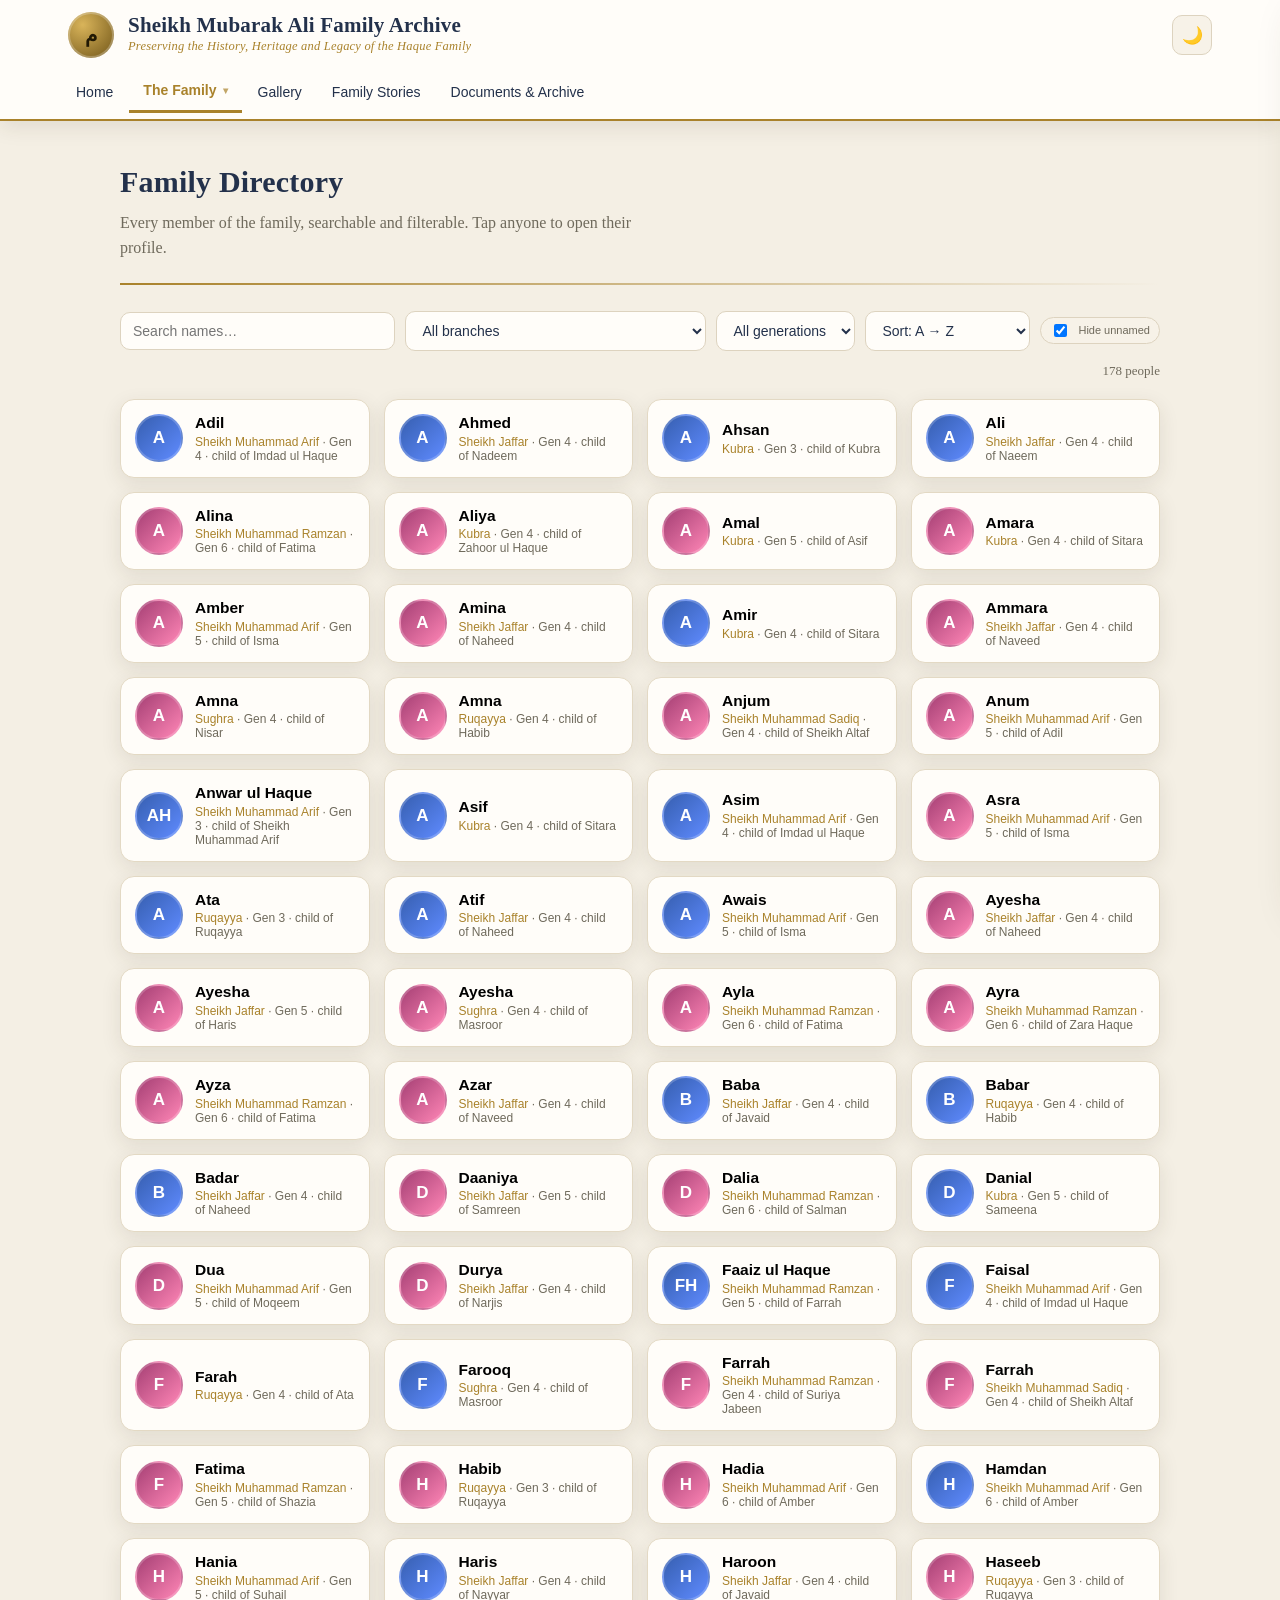
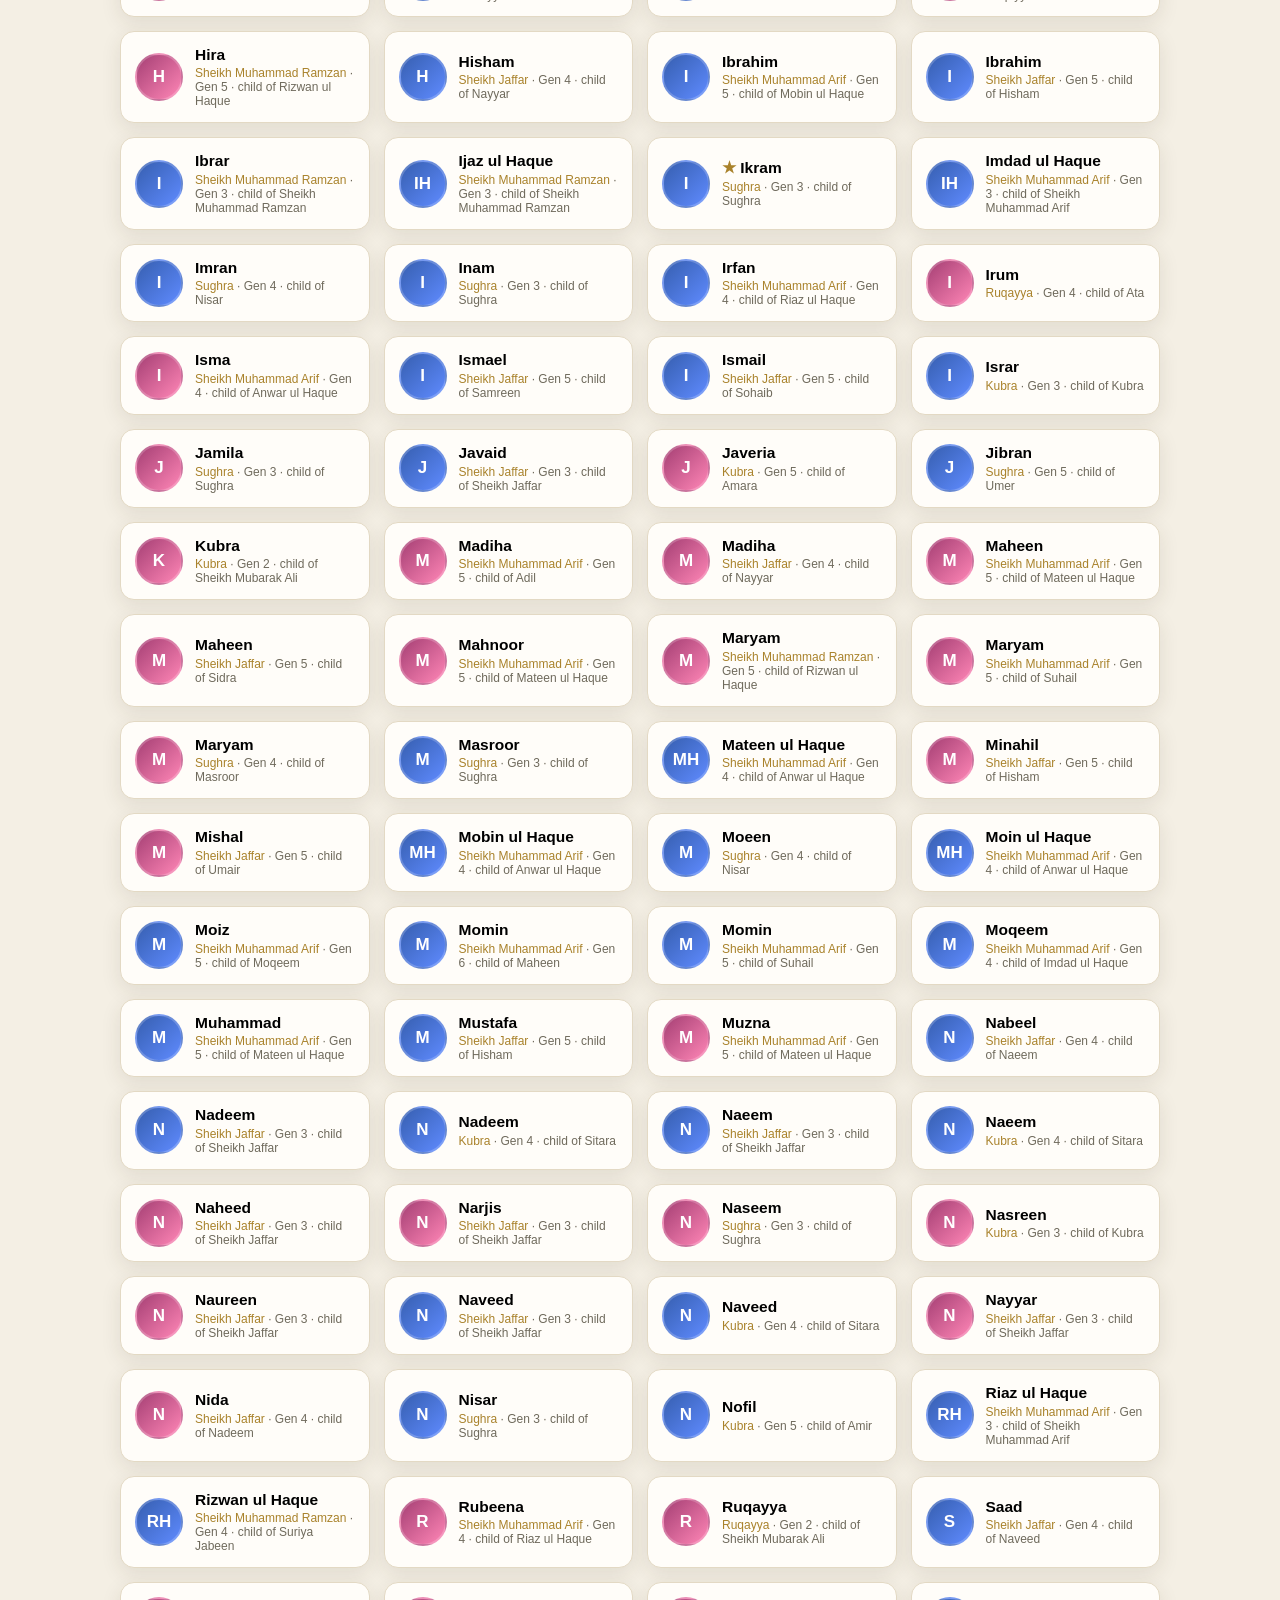
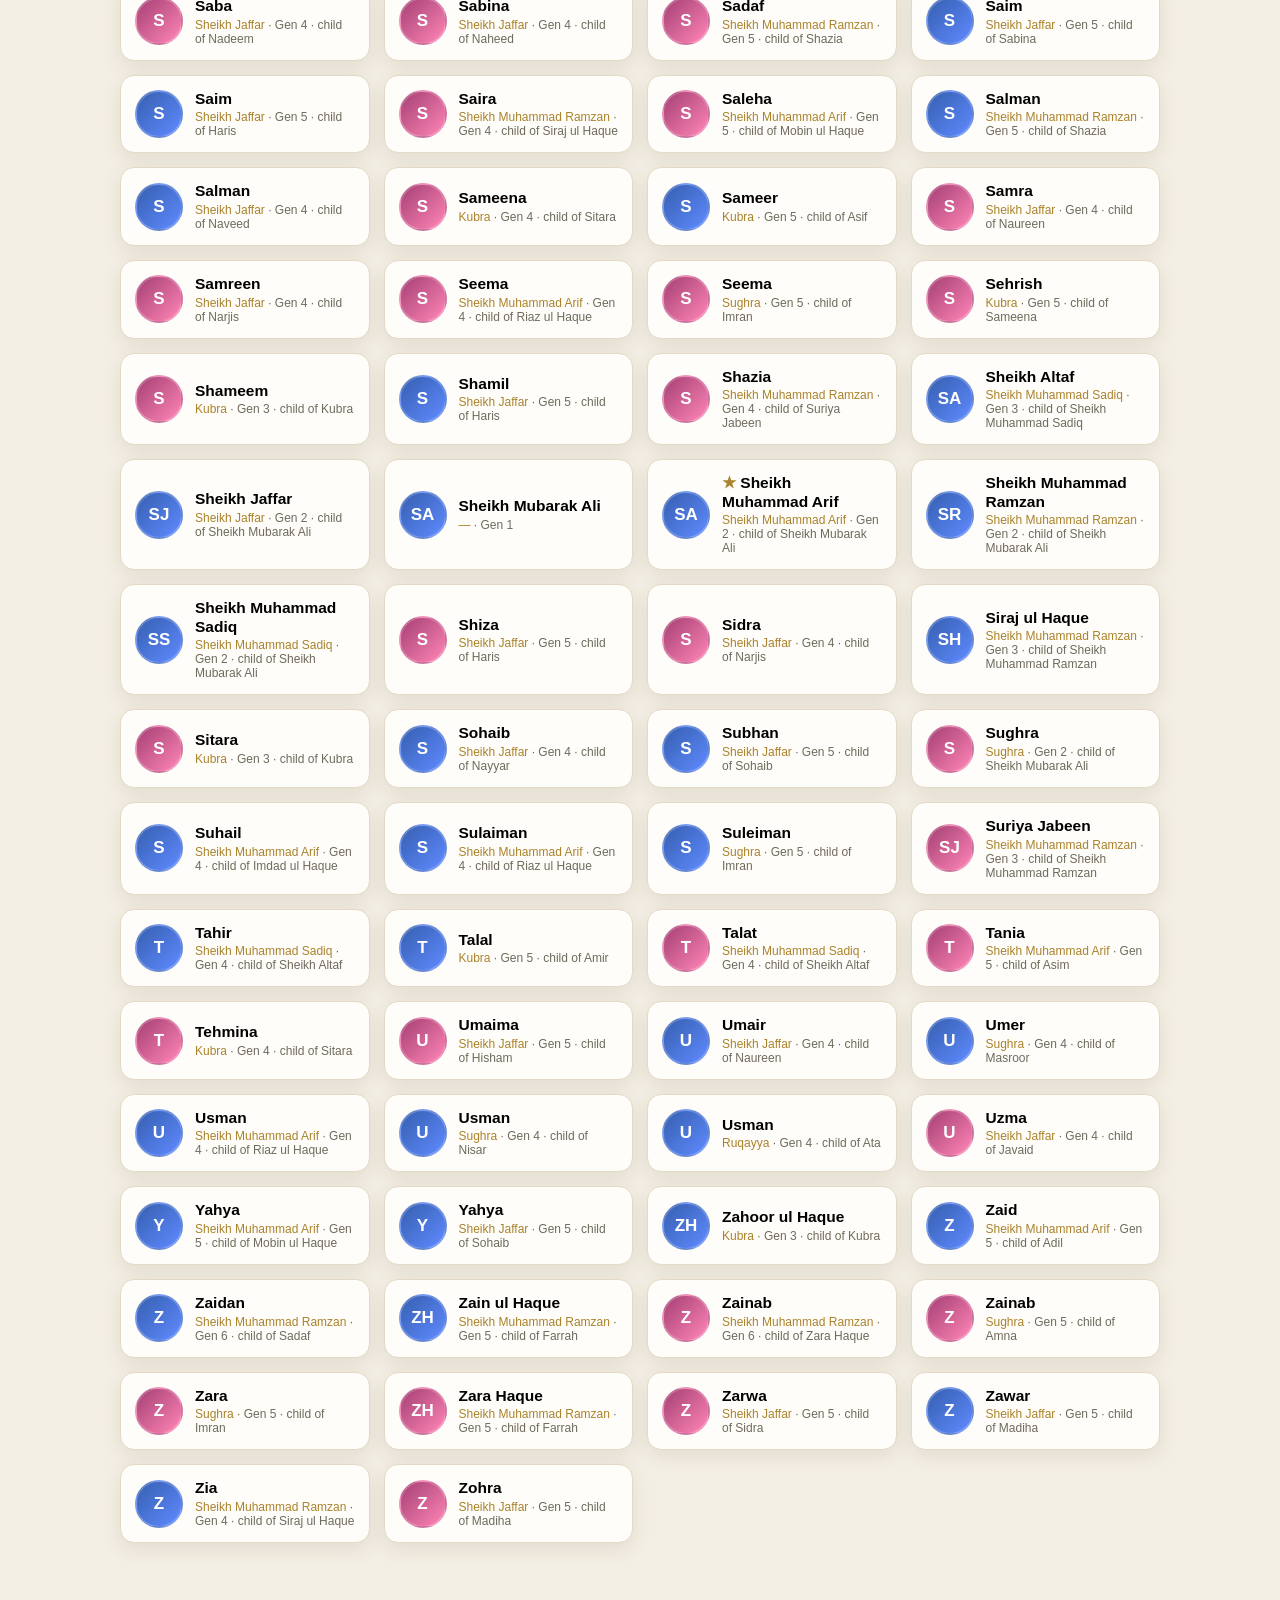
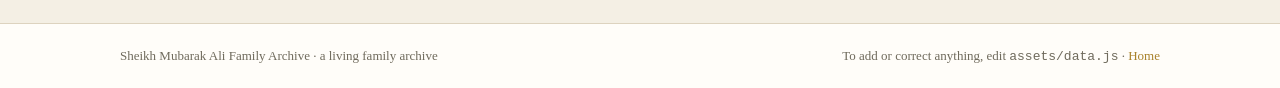
==== directory.html @ 1bc01cb7 "Scaffold the Sheikh Mubarak Ali Family Archive site A free, self-contained multi-page website (no se" ====
<!DOCTYPE html>
<html lang="en">
<head>
<meta charset="UTF-8" />
<meta name="viewport" content="width=device-width, initial-scale=1.0" />
<title>Family Directory · Sheikh Mubarak Ali Family Archive</title>
<link rel="stylesheet" href="assets/styles.css" />
</head>
<body data-page="directory">
  <div class="container">
    <div class="pagehead">
      <h2>Family Directory</h2>
      <div class="lede">Every member of the family, searchable and filterable. Tap anyone to open their profile.</div>
    </div>
    <hr class="rule" />
    <div class="toolbar">
      <input type="search" id="q" placeholder="Search names…" autocomplete="off" />
      <select id="branch"><option value="">All branches</option></select>
      <select id="gen"><option value="">All generations</option></select>
      <select id="sort">
        <option value="name">Sort: A → Z</option>
        <option value="branch">Sort: by branch</option>
        <option value="gen">Sort: by generation</option>
      </select>
      <label class="chip" style="cursor:pointer"><input type="checkbox" id="hideph" checked style="margin-right:6px" />Hide unnamed</label>
      <span class="count" id="count"></span>
    </div>
    <div class="grid" id="grid"></div>
    <div id="none" class="empty" style="display:none;margin-top:20px">No one matches those filters.</div>
  </div>

  <script src="assets/data.js"></script>
  <script src="assets/familylib.js"></script>
  <script src="assets/site.js"></script>
  <script src="assets/directory.js"></script>
</body>
</html>
---- assets/styles.css ----
/* =============================================================================
   Sheikh Mubarak Ali Family Archive — shared styles for every page.
   Heritage/archival look, works in light & dark. You rarely need to touch this.
============================================================================= */

:root{
  --bg:#f4efe4; --bg2:#ebe4d5; --panel:#fffdf9; --panel2:#f7f2e8;
  --ink:#23314b; --muted:#6f6a5c; --faint:#a99f88; --line:#ddd3bf;
  --gold:#a9822b; --gold-soft:#d9b45a; --accent:#2f5c8f; --burgundy:#7c2d3a;
  --male:#2f5c8f; --male-bg:#e7eef7; --female:#a23e6b; --female-bg:#f8e8f0;
  --card:#fffdf9; --card-b:#e3d9c4;
  --shadow:0 6px 20px rgba(60,50,30,.10); --shadow-lg:0 14px 40px rgba(60,50,30,.18);
  --radius:14px; --hdr:#fffdf9;
}
:root[data-theme="dark"], html[data-theme="dark"]{ color-scheme:dark; }
@media (prefers-color-scheme: dark){ :root:not([data-theme="light"]){ color-scheme:dark; } }
:root[data-theme="dark"],
:root:not([data-theme="light"]) { }

/* dark tokens */
@media (prefers-color-scheme: dark){
  :root:not([data-theme="light"]){
    --bg:#12161f; --bg2:#171d29; --panel:#1b2230; --panel2:#212a3b;
    --ink:#ece4d2; --muted:#9aa0ad; --faint:#5f6675; --line:#333d51;
    --gold:#e6c368; --gold-soft:#caa64f; --accent:#7fb0ff; --burgundy:#d98b9c;
    --male:#5f8bff; --male-bg:#182642; --female:#ff86b6; --female-bg:#341d2b;
    --card:#1e2634; --card-b:#33405c;
    --shadow:0 8px 26px rgba(0,0,0,.4); --shadow-lg:0 18px 48px rgba(0,0,0,.55);
  }
}
:root[data-theme="dark"]{
  --bg:#12161f; --bg2:#171d29; --panel:#1b2230; --panel2:#212a3b;
  --ink:#ece4d2; --muted:#9aa0ad; --faint:#5f6675; --line:#333d51;
  --gold:#e6c368; --gold-soft:#caa64f; --accent:#7fb0ff; --burgundy:#d98b9c;
  --male:#5f8bff; --male-bg:#182642; --female:#ff86b6; --female-bg:#341d2b;
  --card:#1e2634; --card-b:#33405c;
  --shadow:0 8px 26px rgba(0,0,0,.4); --shadow-lg:0 18px 48px rgba(0,0,0,.55);
}

*{box-sizing:border-box}
html,body{margin:0;padding:0}
body{
  font-family:"Iowan Old Style","Palatino Linotype",Palatino,Georgia,'Times New Roman',serif;
  background:var(--bg); color:var(--ink); line-height:1.55; -webkit-tap-highlight-color:transparent;
  min-height:100vh;
}
.sans,.nav,.btn,.chip,.tag,input,select,button{
  font-family:-apple-system,BlinkMacSystemFont,"Segoe UI",Roboto,Helvetica,Arial,sans-serif;
}
a{color:var(--accent); text-decoration:none} a:hover{text-decoration:underline}
img{max-width:100%}

/* ---------- header + nav ---------- */
.hdr{position:sticky; top:0; z-index:40; background:var(--hdr);
  border-bottom:2px solid var(--gold); box-shadow:var(--shadow)}
:root[data-theme="dark"] .hdr, :root:not([data-theme="light"]) .hdr{ --hdr:var(--panel) }
@media (prefers-color-scheme: dark){ :root:not([data-theme="light"]) .hdr{ background:var(--panel) } }
:root[data-theme="dark"] .hdr{ background:var(--panel) }
.hdr .top{max-width:1180px; margin:0 auto; padding:12px 18px; display:flex; align-items:center; gap:14px}
.crest{width:46px; height:46px; border-radius:50%; flex:0 0 auto; display:grid; place-items:center;
  background:radial-gradient(circle at 32% 28%, var(--gold-soft), #6f5417); color:#201804;
  font-weight:800; font-size:20px; font-family:Georgia,serif; box-shadow:inset 0 0 0 2px rgba(255,255,255,.25)}
.hdr .titles{min-width:0; flex:1 1 auto}
.hdr .titles h1{margin:0; font-size:21px; font-weight:700; letter-spacing:.2px; color:var(--ink); line-height:1.15}
.hdr .titles .sub{font-size:12.5px; color:var(--gold); font-style:italic; letter-spacing:.2px}
.hdr .tools{display:flex; align-items:center; gap:8px; flex:0 0 auto}
.themebtn,.menubtn{background:var(--panel2); border:1px solid var(--line); color:var(--ink); width:40px; height:40px;
  border-radius:10px; cursor:pointer; display:grid; place-items:center; font-size:17px}
.themebtn:hover,.menubtn:hover{border-color:var(--gold)}
.menubtn{display:none}

.nav{max-width:1180px; margin:0 auto; padding:0 12px; display:flex; align-items:stretch; gap:2px; flex-wrap:wrap}
.nav a,.nav .navitem>button{background:none; border:0; color:var(--ink); font-size:14px; cursor:pointer;
  padding:12px 14px; display:inline-flex; align-items:center; gap:6px; border-bottom:3px solid transparent; text-decoration:none}
.nav a:hover,.nav .navitem>button:hover{color:var(--gold); border-bottom-color:var(--line)}
.nav a.active,.nav .navitem.active>button{color:var(--gold); border-bottom-color:var(--gold); font-weight:600}
.navitem{position:relative}
.navitem>button::after{content:"▾"; font-size:10px; opacity:.7}
.dropdown{position:absolute; top:100%; left:8px; min-width:210px; background:var(--panel); border:1px solid var(--line);
  border-radius:12px; box-shadow:var(--shadow-lg); padding:6px; display:none; z-index:50}
.navitem.open .dropdown{display:block}
@media (hover:hover){ .navitem:hover .dropdown{display:block} }
.dropdown a{display:block; border:0; padding:9px 12px; border-radius:8px; font-size:13.5px}
.dropdown a:hover{background:var(--panel2); color:var(--gold); text-decoration:none}
.dropdown a.active{color:var(--gold); font-weight:600}

@media (max-width:760px){
  .menubtn{display:grid}
  .nav{display:none; flex-direction:column; padding:6px 12px 12px; gap:0}
  .nav.open{display:flex}
  .nav a,.nav .navitem>button{width:100%; border-bottom:1px solid var(--line); border-radius:0; padding:13px 8px}
  .navitem>button{justify-content:space-between; width:100%}
  .dropdown{position:static; display:block; box-shadow:none; border:0; border-radius:0; padding:0 0 6px 14px; background:transparent}
  .navitem .dropdown{display:none}
  .navitem.open .dropdown{display:block}
  .navitem:hover .dropdown{display:none}
  .navitem.open .dropdown{display:block}
}

/* ---------- generic layout ---------- */
.container{max-width:1080px; margin:0 auto; padding:30px 20px 80px}
.container.narrow{max-width:820px}
.pagehead{margin:8px 0 22px}
.pagehead h2{font-size:30px; margin:0 0 6px; color:var(--ink); letter-spacing:.2px}
.pagehead .lede{color:var(--muted); font-size:16px; max-width:70ch}
.rule{height:2px; background:linear-gradient(90deg,var(--gold),transparent); border:0; margin:14px 0 26px}

.btn{background:var(--panel2); border:1px solid var(--line); color:var(--ink); padding:10px 16px; border-radius:22px;
  font-size:14px; cursor:pointer; display:inline-flex; align-items:center; gap:7px; text-decoration:none}
.btn:hover{border-color:var(--gold); text-decoration:none}
.btn-primary{background:linear-gradient(180deg,var(--gold-soft),var(--gold)); color:#231a03; border-color:var(--gold); font-weight:700}
.btn-primary:hover{filter:brightness(1.05)}
.chip{font-size:11px; color:var(--muted); background:var(--panel2); border:1px solid var(--line); border-radius:20px; padding:3px 9px; display:inline-flex; gap:5px; align-items:center}
.tag{font-size:11px; background:var(--bg2); border:1px solid var(--line); border-radius:14px; padding:3px 9px; color:var(--muted)}

/* ---------- footer ---------- */
.footer{border-top:1px solid var(--line); background:var(--panel); color:var(--muted); font-size:13px}
.footer .in{max-width:1080px; margin:0 auto; padding:22px 20px; display:flex; flex-wrap:wrap; gap:12px; justify-content:space-between}
.footer a{color:var(--gold)}

/* ---------- HOME ---------- */
.hero{background:
    radial-gradient(900px 380px at 78% -20%, rgba(169,130,43,.16), transparent),
    linear-gradient(180deg,var(--panel),var(--bg)); border-bottom:1px solid var(--line)}
.hero .in{max-width:900px; margin:0 auto; padding:56px 22px 40px; text-align:center}
.hero .bigcrest{width:96px;height:96px;border-radius:50%;margin:0 auto 20px;display:grid;place-items:center;
  background:radial-gradient(circle at 32% 28%,var(--gold-soft),#6f5417);color:#201804;font-weight:800;font-size:38px;
  font-family:Georgia,serif;box-shadow:var(--shadow),inset 0 0 0 3px rgba(255,255,255,.25)}
.hero h1{font-size:38px; margin:0 0 8px; letter-spacing:.3px; line-height:1.1}
.hero .sub{color:var(--gold); font-style:italic; font-size:18px}
.hero .est{margin-top:14px; color:var(--muted); font-size:13px; letter-spacing:2px; text-transform:uppercase}
.prose{max-width:760px; margin:0 auto; padding:8px 4px}
.prose h3{font-size:15px; letter-spacing:1.5px; text-transform:uppercase; color:var(--gold); margin:34px 0 6px}
.prose p{font-size:17px; line-height:1.75; margin:0 0 18px; color:var(--ink)}
.tiles{max-width:900px; margin:30px auto 0; padding:0 16px; display:grid; grid-template-columns:repeat(auto-fit,minmax(210px,1fr)); gap:14px}
.tile{background:var(--panel); border:1px solid var(--line); border-radius:var(--radius); padding:18px; box-shadow:var(--shadow);
  display:flex; gap:14px; align-items:flex-start; text-decoration:none; color:var(--ink); transition:border-color .15s, transform .12s}
.tile:hover{border-color:var(--gold); transform:translateY(-2px); text-decoration:none}
.tile .ico{font-size:24px; flex:0 0 auto; width:44px; height:44px; border-radius:10px; display:grid; place-items:center;
  background:var(--panel2); border:1px solid var(--line)}
.tile .tt{font-weight:700; font-size:16px; margin-bottom:2px}
.tile .td{font-size:13px; color:var(--muted); line-height:1.4}

/* ---------- person cards (directory, notable) ---------- */
.grid{display:grid; grid-template-columns:repeat(auto-fill,minmax(230px,1fr)); gap:14px}
.pcard{background:var(--card); border:1px solid var(--card-b); border-radius:var(--radius); padding:14px; box-shadow:var(--shadow);
  display:flex; gap:12px; align-items:center; cursor:pointer; text-align:left; transition:border-color .15s, transform .12s; width:100%}
.pcard:hover{border-color:var(--gold); transform:translateY(-1px)}
.pcard.placeholder{border-style:dashed; opacity:.72}
.avatar{width:48px; height:48px; border-radius:50%; flex:0 0 auto; display:grid; place-items:center; font-weight:700; font-size:17px;
  color:#fff; overflow:hidden; border:2px solid rgba(255,255,255,.2); background:#8a94a6; font-family:-apple-system,sans-serif}
.avatar.m{background:linear-gradient(135deg,#365fb0,#5f8bff)} .avatar.f{background:linear-gradient(135deg,#a53f74,#ff86b6)}
.avatar img{width:100%;height:100%;object-fit:cover}
.pcard .nm{font-weight:700; font-size:15.5px; line-height:1.2}
.pcard .mt{font-size:12px; color:var(--muted); margin-top:2px}
.pcard .mt .b{color:var(--gold)}
.starred{color:var(--gold)}

/* ---------- directory toolbar ---------- */
.toolbar{display:flex; gap:10px; flex-wrap:wrap; align-items:center; margin-bottom:18px}
.toolbar input,.toolbar select{background:var(--panel); border:1px solid var(--line); color:var(--ink);
  border-radius:10px; padding:10px 12px; font-size:14px; outline:none}
.toolbar input:focus,.toolbar select:focus{border-color:var(--gold)}
.toolbar input[type=search]{min-width:220px; flex:1 1 220px}
.count{color:var(--muted); font-size:13px; margin-left:auto}

/* ---------- relationship finder ---------- */
.finder{display:grid; grid-template-columns:1fr auto 1fr; gap:16px; align-items:start; margin:10px 0 26px}
@media(max-width:680px){ .finder{grid-template-columns:1fr; } .finder .vs{transform:rotate(90deg)} }
.picker{background:var(--panel); border:1px solid var(--line); border-radius:var(--radius); padding:14px; box-shadow:var(--shadow)}
.picker h4{margin:0 0 8px; font-size:12px; text-transform:uppercase; letter-spacing:1px; color:var(--gold)}
.picker input{width:100%; background:var(--bg); border:1px solid var(--line); color:var(--ink); border-radius:10px; padding:10px 12px; font-size:14px; outline:none}
.picker input:focus{border-color:var(--gold)}
.picker .sel{margin-top:10px; min-height:56px; display:flex; align-items:center; gap:10px}
.picker .plist{margin-top:8px; max-height:230px; overflow:auto; border:1px solid var(--line); border-radius:10px; display:none}
.picker .plist.on{display:block}
.picker .plist button{display:block; width:100%; text-align:left; background:none; border:0; border-bottom:1px solid var(--line);
  color:var(--ink); padding:9px 12px; font-size:13.5px; cursor:pointer}
.picker .plist button:hover{background:var(--panel2)}
.vs{align-self:center; font-weight:800; color:var(--gold); font-size:20px; text-align:center}
.result{background:var(--panel); border:1px solid var(--gold); border-radius:var(--radius); padding:24px; text-align:center; box-shadow:var(--shadow-lg)}
.result .rel{font-size:26px; font-weight:800; color:var(--ink); margin:6px 0}
.result .det{font-size:16px; color:var(--muted)} .result .via{margin-top:10px; font-size:13px; color:var(--gold)}
.result.empty{border-color:var(--line); color:var(--muted)}

/* ---------- timeline ---------- */
.timeline{position:relative; max-width:820px; margin:0 auto; padding-left:34px}
.timeline::before{content:""; position:absolute; left:9px; top:6px; bottom:6px; width:2px; background:var(--gold)}
.tevent{position:relative; margin-bottom:26px}
.tevent::before{content:""; position:absolute; left:-30px; top:4px; width:14px; height:14px; border-radius:50%;
  background:var(--panel); border:3px solid var(--gold)}
.tevent.milestone::before{background:var(--gold)}
.tevent .yr{font-weight:800; color:var(--gold); font-size:18px}
.tevent .tt{font-weight:700; font-size:17px; margin:1px 0 4px}
.tevent .tx{color:var(--muted); font-size:15px; line-height:1.6}
.tevent.small .tt{font-size:15px; font-weight:600} .tevent.small::before{width:10px;height:10px;left:-28px;border-width:2px}

/* ---------- empty state ---------- */
.empty-state{max-width:640px; margin:20px auto; background:var(--panel); border:1px dashed var(--line); border-radius:16px;
  padding:34px 28px; text-align:center; box-shadow:var(--shadow)}
.empty-state .ico{font-size:40px}
.empty-state h3{margin:12px 0 8px; font-size:20px}
.empty-state p{color:var(--muted); font-size:15px; line-height:1.6; margin:0 auto 8px; max-width:52ch}
.empty-state code{background:var(--bg2); border:1px solid var(--line); border-radius:6px; padding:1px 6px; font-size:13px; font-family:monospace}
.howto{max-width:680px; margin:22px auto 0; background:var(--bg2); border:1px solid var(--line); border-radius:12px; padding:16px 18px}
.howto h4{margin:0 0 8px; font-size:13px; text-transform:uppercase; letter-spacing:.8px; color:var(--gold)}
.howto ol{margin:0; padding-left:20px} .howto li{font-size:14px; color:var(--ink); margin-bottom:6px; line-height:1.5}
.howto code{background:var(--panel); border:1px solid var(--line); border-radius:5px; padding:1px 5px; font-size:12.5px; font-family:monospace}

/* ---------- gallery ---------- */
.gal{display:grid; grid-template-columns:repeat(auto-fill,minmax(180px,1fr)); gap:12px}
.gal .g{background:var(--panel); border:1px solid var(--line); border-radius:12px; overflow:hidden; box-shadow:var(--shadow)}
.gal .g img{width:100%; height:170px; object-fit:cover; display:block}
.gal .g .cap{padding:9px 11px; font-size:13px; color:var(--muted)}

/* =========================================================================
   TREE PAGE (full-viewport pan/zoom)
========================================================================= */
body.page-tree{display:flex; flex-direction:column; height:100vh; overflow:hidden}
body.page-tree .hdr{position:relative}
.stage{flex:1 1 auto; position:relative; overflow:hidden; touch-action:none; cursor:grab;
  background:radial-gradient(1100px 640px at 72% -12%, rgba(169,130,43,.08), transparent), var(--bg)}
.stage.grabbing{cursor:grabbing}
.world{position:absolute; top:0; left:0; transform-origin:0 0; will-change:transform; padding:40px 80px 120px}

.tree ul{position:relative; padding-top:26px; display:flex; justify-content:center; margin:0; list-style:none}
.tree li{list-style:none; position:relative; padding:26px 10px 0; display:flex; flex-direction:column; align-items:center}
.tree li::before,.tree li::after{content:''; position:absolute; top:0; right:50%; width:50%; height:26px; border-top:2px solid var(--line)}
.tree li::after{right:auto; left:50%; border-left:2px solid var(--line)}
.tree li:only-child::before,.tree li:only-child::after{display:none}
.tree li:first-child::before,.tree li:last-child::after{border:0 none}
.tree li:last-child::before{border-right:2px solid var(--line)}
.tree ul ul::before{content:''; position:absolute; top:0; left:50%; height:26px; border-left:2px solid var(--line)}
.tree > ul{padding-top:0} .tree > ul > li{padding-top:0}
.tree > ul > li::before,.tree > ul > li::after{display:none}
li.collapsed > ul{display:none}

.node{position:relative; background:var(--card); border:1.5px solid var(--card-b); border-radius:var(--radius);
  padding:9px 12px; min-width:132px; max-width:230px; box-shadow:var(--shadow); cursor:pointer;
  display:flex; gap:10px; align-items:center; transition:border-color .15s, transform .12s}
.node:hover{border-color:var(--gold); transform:translateY(-1px)}
.node.sex-m{background:linear-gradient(180deg,var(--card),var(--male-bg))}
.node.sex-f{background:linear-gradient(180deg,var(--card),var(--female-bg))}
.node .avatar{width:40px;height:40px;font-size:15px}
.node .meta{min-width:0}
.node .name{font-weight:700; font-size:14px; line-height:1.2; font-family:-apple-system,sans-serif}
.node .spouses{font-size:11px; color:var(--muted); margin-top:2px; line-height:1.3; font-family:-apple-system,sans-serif}
.node .spouses b{color:var(--ink); font-weight:600}
.node .heart{color:var(--female); font-size:10px}
.node .badges{margin-top:3px; display:flex; gap:6px; flex-wrap:wrap}
.node .nchip{font-size:10px; color:var(--muted); background:rgba(127,127,127,.10); border:1px solid var(--line); border-radius:6px; padding:1px 5px; white-space:nowrap; font-family:-apple-system,sans-serif}
.node.placeholder{border-style:dashed; opacity:.72}
.node.placeholder .name{color:var(--faint); font-style:italic}
.node.root{border-color:var(--gold); box-shadow:0 0 0 2px rgba(169,130,43,.25),var(--shadow)}
.node.root .avatar{background:radial-gradient(circle at 30% 30%,var(--gold-soft),#6f5417); color:#201804}
.node .star{position:absolute; top:-7px; right:-7px; font-size:13px}
.node .reflink{display:inline-flex; align-items:center; gap:3px; font-size:10px; color:var(--accent); margin-top:3px; font-family:-apple-system,sans-serif}
.node.flash{animation:flash 1.4s ease}
@keyframes flash{0%,100%{box-shadow:var(--shadow)} 25%,75%{box-shadow:0 0 0 4px rgba(169,130,43,.55),var(--shadow)}}
.toggle{position:absolute; bottom:-13px; left:50%; transform:translateX(-50%); z-index:2; background:var(--panel);
  border:1.5px solid var(--line); color:var(--accent); border-radius:20px; min-width:26px; height:22px; padding:0 7px;
  font-size:11px; font-weight:700; cursor:pointer; display:grid; place-items:center; font-family:-apple-system,sans-serif}
.toggle:hover{border-color:var(--gold)}
li.collapsed > .node .toggle{color:var(--gold); border-color:var(--gold)}
.node.todo{border-style:dashed; background:transparent; border-color:var(--line); color:var(--faint); font-size:11px;
  min-width:120px; font-style:italic; cursor:default; box-shadow:none; font-family:-apple-system,sans-serif}
.node.todo:hover{transform:none; border-color:var(--line)}

.controls{position:absolute; right:14px; bottom:16px; z-index:35; display:flex; flex-direction:column; gap:8px}
.controls button{width:44px; height:44px; border-radius:12px; border:1px solid var(--line); background:var(--panel); color:var(--ink);
  font-size:19px; cursor:pointer; box-shadow:var(--shadow); display:grid; place-items:center; font-family:-apple-system,sans-serif}
.controls button:hover{border-color:var(--gold)}
.legend{position:absolute; left:14px; bottom:16px; z-index:30; background:var(--panel); border:1px solid var(--line); border-radius:12px;
  padding:8px 10px; font-size:11px; color:var(--muted); box-shadow:var(--shadow); display:flex; flex-direction:column; gap:5px; font-family:-apple-system,sans-serif}
.legend .row{display:flex; align-items:center; gap:6px}
.legend .sw{width:14px; height:14px; border-radius:4px; flex:0 0 auto}
.sw.m{background:linear-gradient(135deg,#365fb0,#5f8bff)} .sw.f{background:linear-gradient(135deg,#a53f74,#ff86b6)}
.sw.t{border:1.5px dashed var(--faint); background:transparent}
.hintbar{position:absolute; left:50%; bottom:16px; transform:translateX(-50%); z-index:30; background:var(--panel); border:1px solid var(--line);
  border-radius:20px; padding:6px 14px; font-size:11px; color:var(--muted); box-shadow:var(--shadow); white-space:nowrap; pointer-events:none; font-family:-apple-system,sans-serif}
@media (max-width:720px){ .hintbar,.legend{display:none} }

/* =========================================================================
   SHARED PROFILE DRAWER
========================================================================= */
.drawer{position:fixed; top:0; right:0; bottom:0; width:390px; max-width:92vw; z-index:70; background:var(--panel);
  border-left:1px solid var(--line); box-shadow:var(--shadow-lg); transform:translateX(105%);
  transition:transform .28s cubic-bezier(.4,.9,.3,1); display:flex; flex-direction:column; font-family:-apple-system,sans-serif}
.drawer.on{transform:none}
@media (max-width:560px){ .drawer{top:auto; left:0; right:0; bottom:0; width:100%; max-width:100%; height:84vh;
  border-left:0; border-top:1px solid var(--line); border-radius:18px 18px 0 0; transform:translateY(105%)} .drawer.on{transform:none} }
.drawer .dhead{padding:22px 20px 16px; border-bottom:1px solid var(--line); position:relative; background:linear-gradient(180deg,var(--panel2),transparent)}
.drawer .close{position:absolute; top:14px; right:14px; background:var(--bg2); border:1px solid var(--line); color:var(--ink);
  width:32px; height:32px; border-radius:50%; cursor:pointer; font-size:16px}
.drawer .dav{width:84px; height:84px; border-radius:50%; display:grid; place-items:center; font-weight:800; font-size:30px; color:#fff;
  overflow:hidden; margin-bottom:12px; border:3px solid rgba(255,255,255,.18)}
.drawer .dav img{width:100%;height:100%;object-fit:cover}
.drawer .dav.m{background:linear-gradient(135deg,#365fb0,#5f8bff)} .drawer .dav.f{background:linear-gradient(135deg,#a53f74,#ff86b6)}
.drawer .dav.u{background:linear-gradient(135deg,#5b6b86,#8496b4)}
.drawer h3{margin:0; font-size:22px; font-weight:800; color:var(--ink)}
.drawer .dtags{display:flex; gap:6px; flex-wrap:wrap; margin-top:8px}
.drawer .dbody{padding:16px 20px 40px; overflow:auto}
.drawer .sec{margin-bottom:18px}
.drawer .sec h4{margin:0 0 8px; font-size:11px; text-transform:uppercase; letter-spacing:.7px; color:var(--gold); font-weight:700}
.drawer .kv{display:flex; gap:8px; font-size:13.5px; margin-bottom:6px}
.drawer .kv .k{color:var(--muted); min-width:82px; flex:0 0 auto}
.drawer .bio{font-size:14.5px; line-height:1.6; color:var(--ink)}
.relbtn{display:inline-flex; align-items:center; gap:6px; background:var(--bg2); border:1px solid var(--line); color:var(--ink);
  border-radius:16px; padding:6px 11px; font-size:12.5px; cursor:pointer; margin:0 6px 6px 0}
.relbtn:hover{border-color:var(--gold)}
.relbtn.f .dot{background:var(--female)} .relbtn.m .dot{background:var(--male)}
.relbtn .dot{width:8px; height:8px; border-radius:50%; background:var(--faint)}
.relbtn.placeholder{color:var(--faint); font-style:italic}
.empty{color:var(--faint); font-size:13px; font-style:italic}
.addnote{font-size:12.5px; color:var(--muted); background:var(--bg2); border:1px dashed var(--line); border-radius:10px; padding:10px 12px; line-height:1.5}
.addnote code{background:var(--panel); padding:1px 5px; border-radius:5px; font-size:11.5px; font-family:monospace}
.sharerow{display:flex; gap:8px; margin-top:8px}
.sharerow button{flex:1; background:var(--bg2); border:1px solid var(--line); color:var(--ink); border-radius:10px; padding:9px; font-size:12.5px; cursor:pointer}
.sharerow button:hover{border-color:var(--gold)}
.drawer-backdrop{position:fixed; inset:0; background:rgba(10,12,18,.35); z-index:65; opacity:0; pointer-events:none; transition:opacity .25s}
.drawer-backdrop.on{opacity:1; pointer-events:auto}

.toast{position:fixed; bottom:24px; left:50%; transform:translateX(-50%); background:var(--ink); color:var(--bg);
  padding:9px 16px; border-radius:20px; font-size:13px; z-index:90; opacity:0; transition:opacity .2s; pointer-events:none; font-family:-apple-system,sans-serif}
.toast.on{opacity:1}
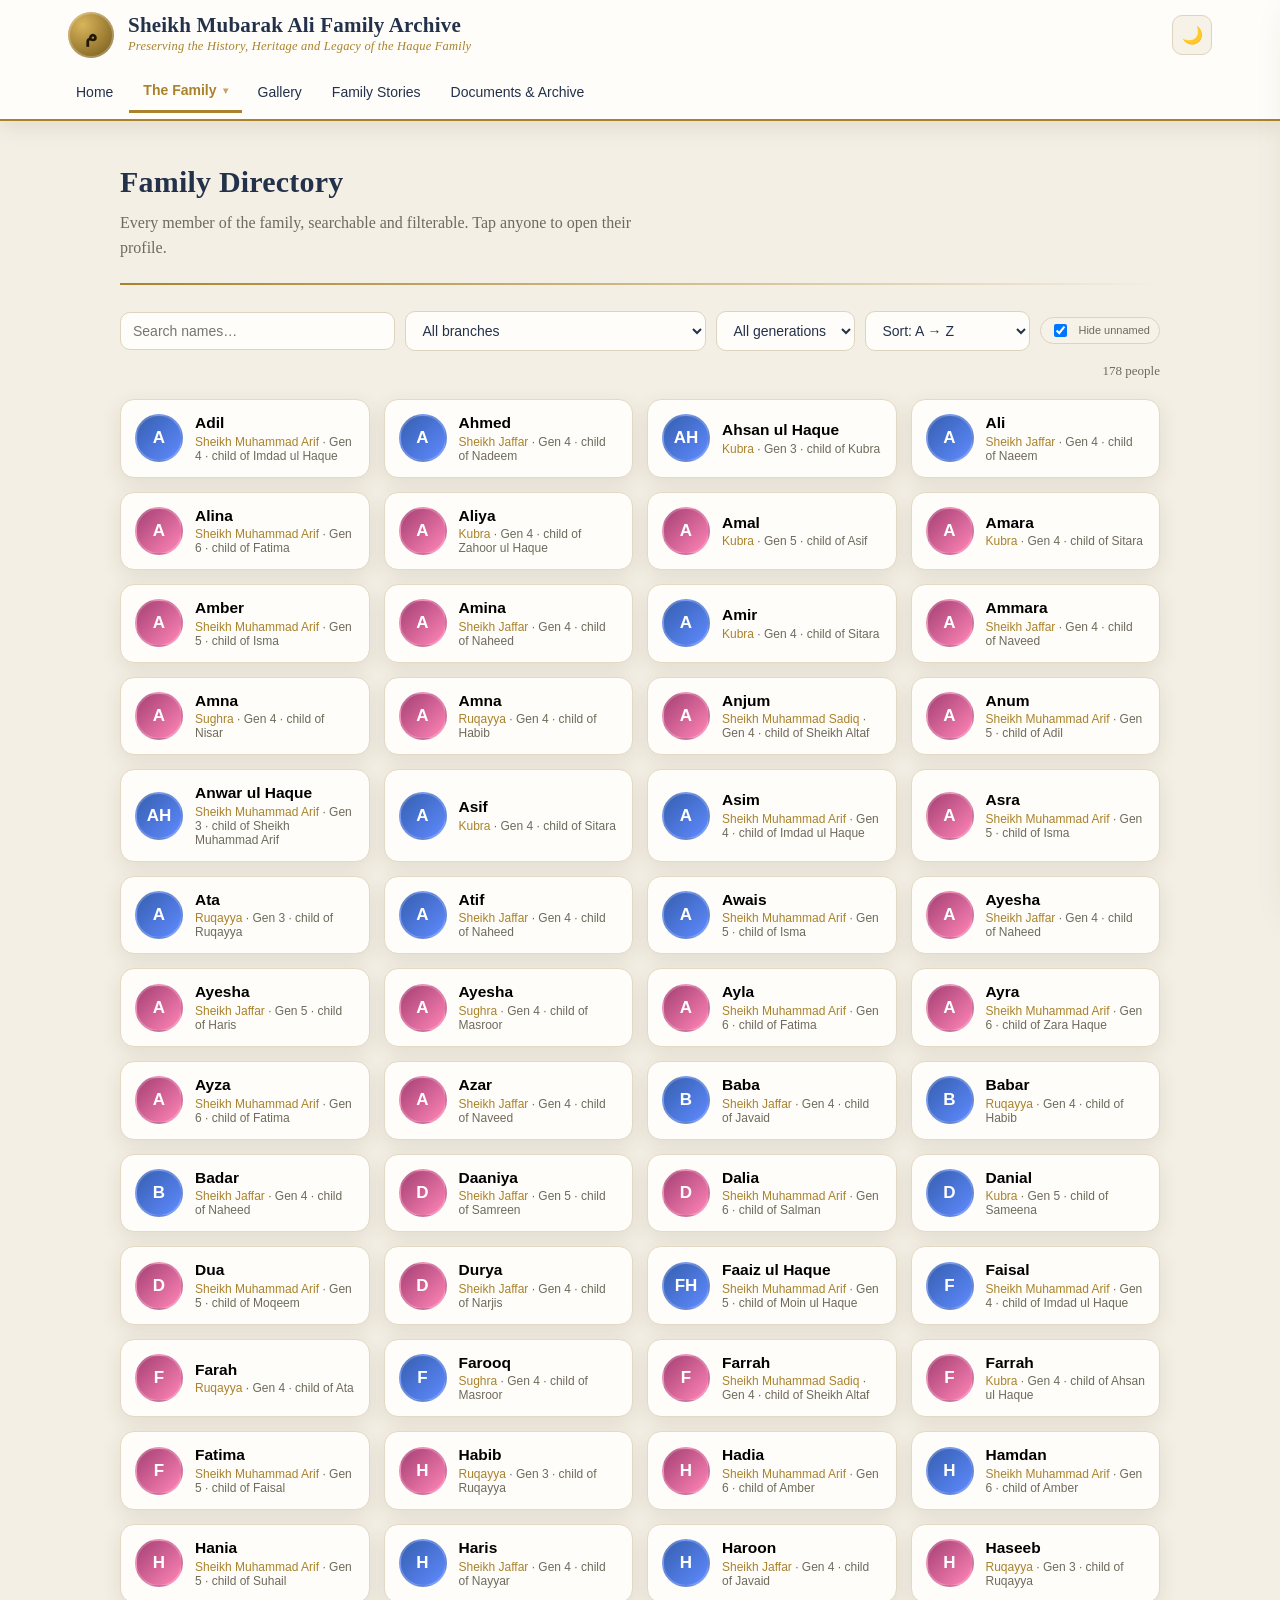
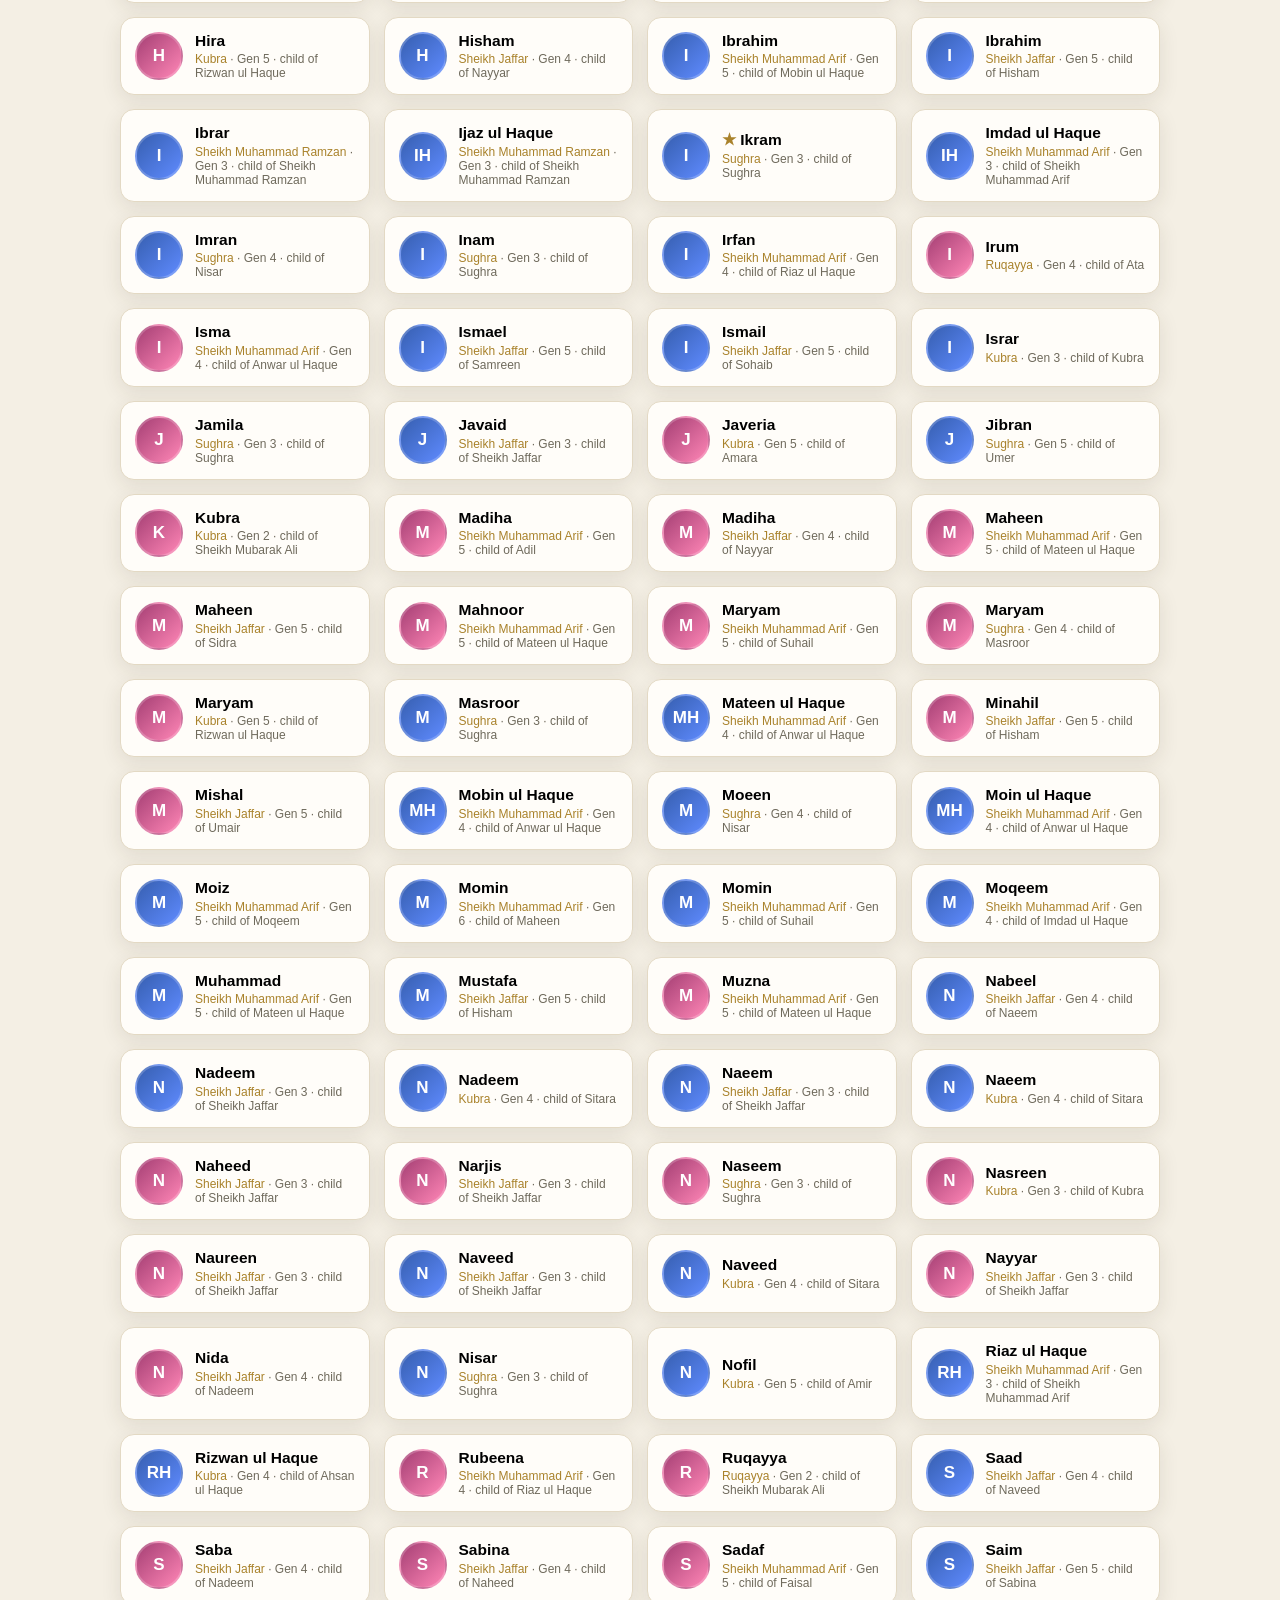
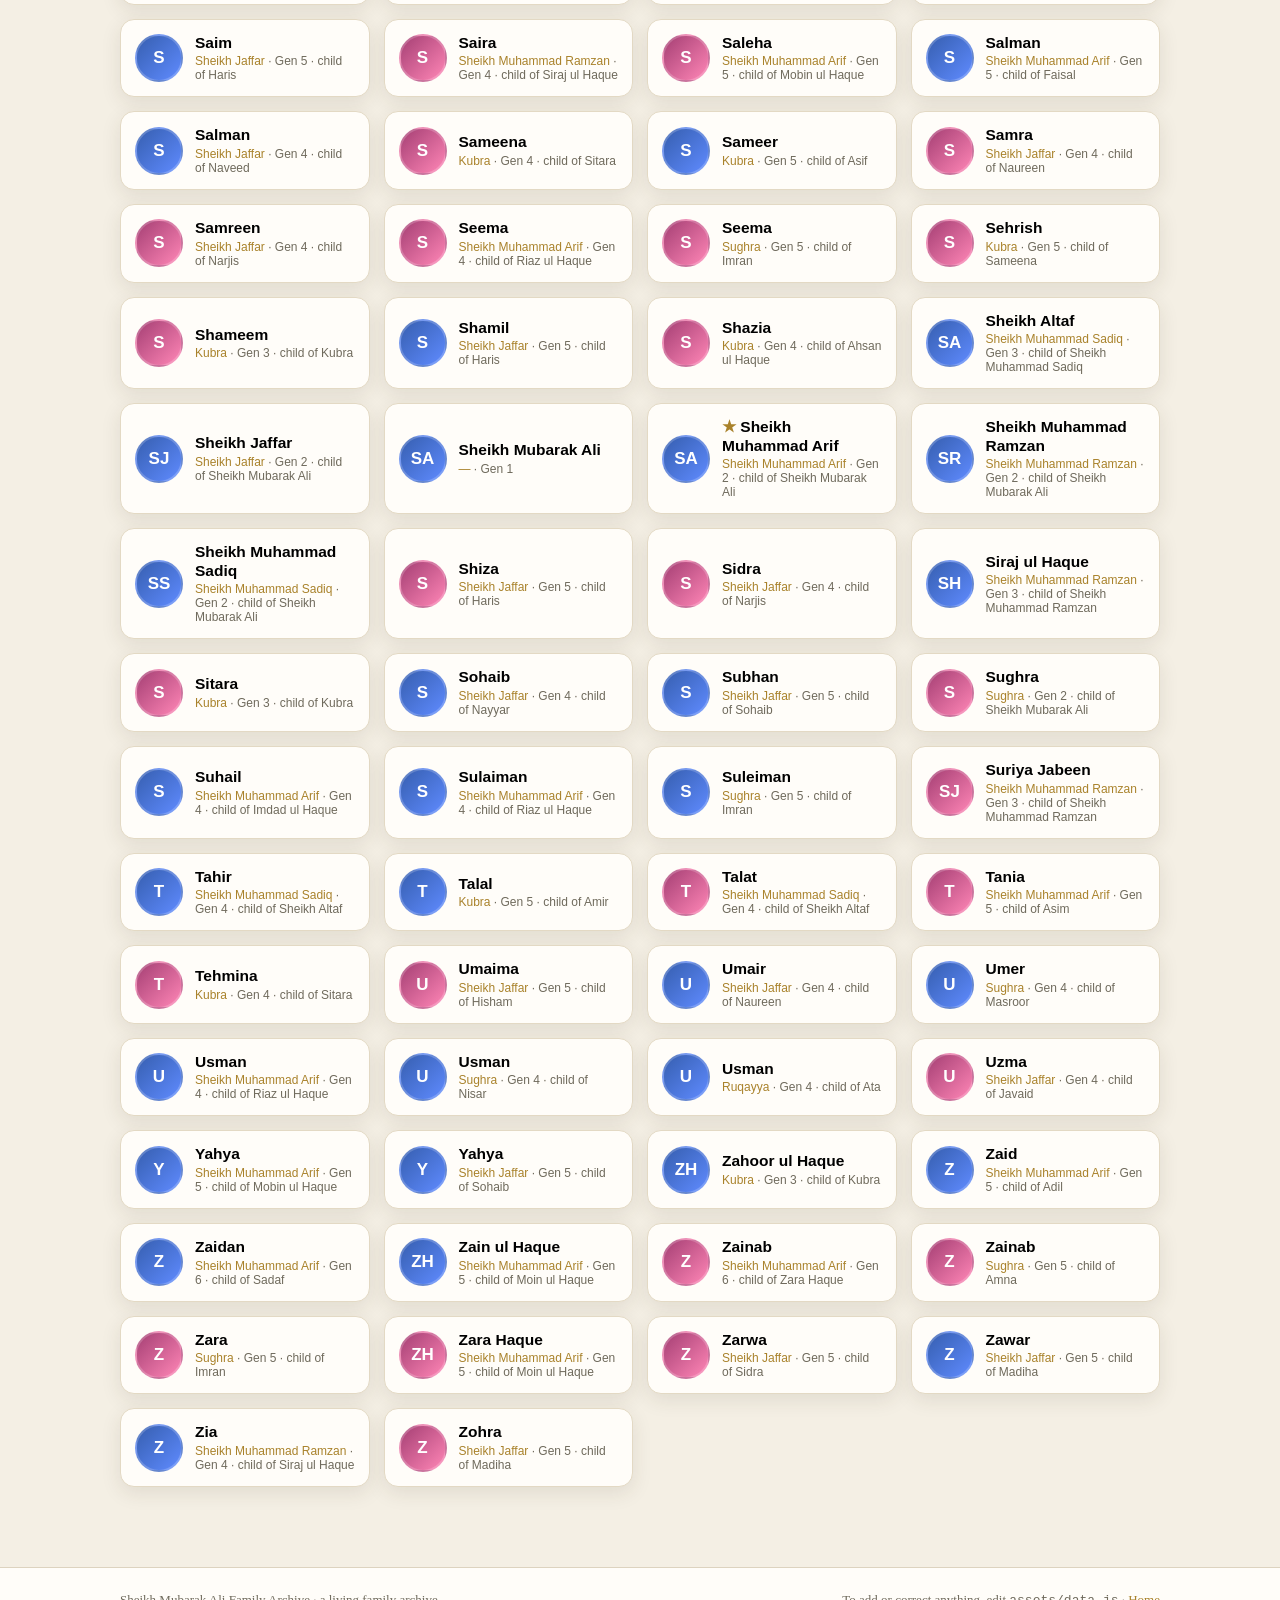
==== commit f659cbd0: "Add Google Sheet as an optional live data source The family can now be edited in a friendly Google S" ====
--- a/directory.html
+++ b/directory.html
@@ -29,8 +29,11 @@
     <div id="none" class="empty" style="display:none;margin-top:20px">No one matches those filters.</div>
   </div>
 
+  <script src="assets/config.js"></script>
   <script src="assets/data.js"></script>
   <script src="assets/familylib.js"></script>
+  <script src="assets/sheet.js"></script>
+  <script src="assets/boot.js"></script>
   <script src="assets/site.js"></script>
   <script src="assets/directory.js"></script>
 </body>
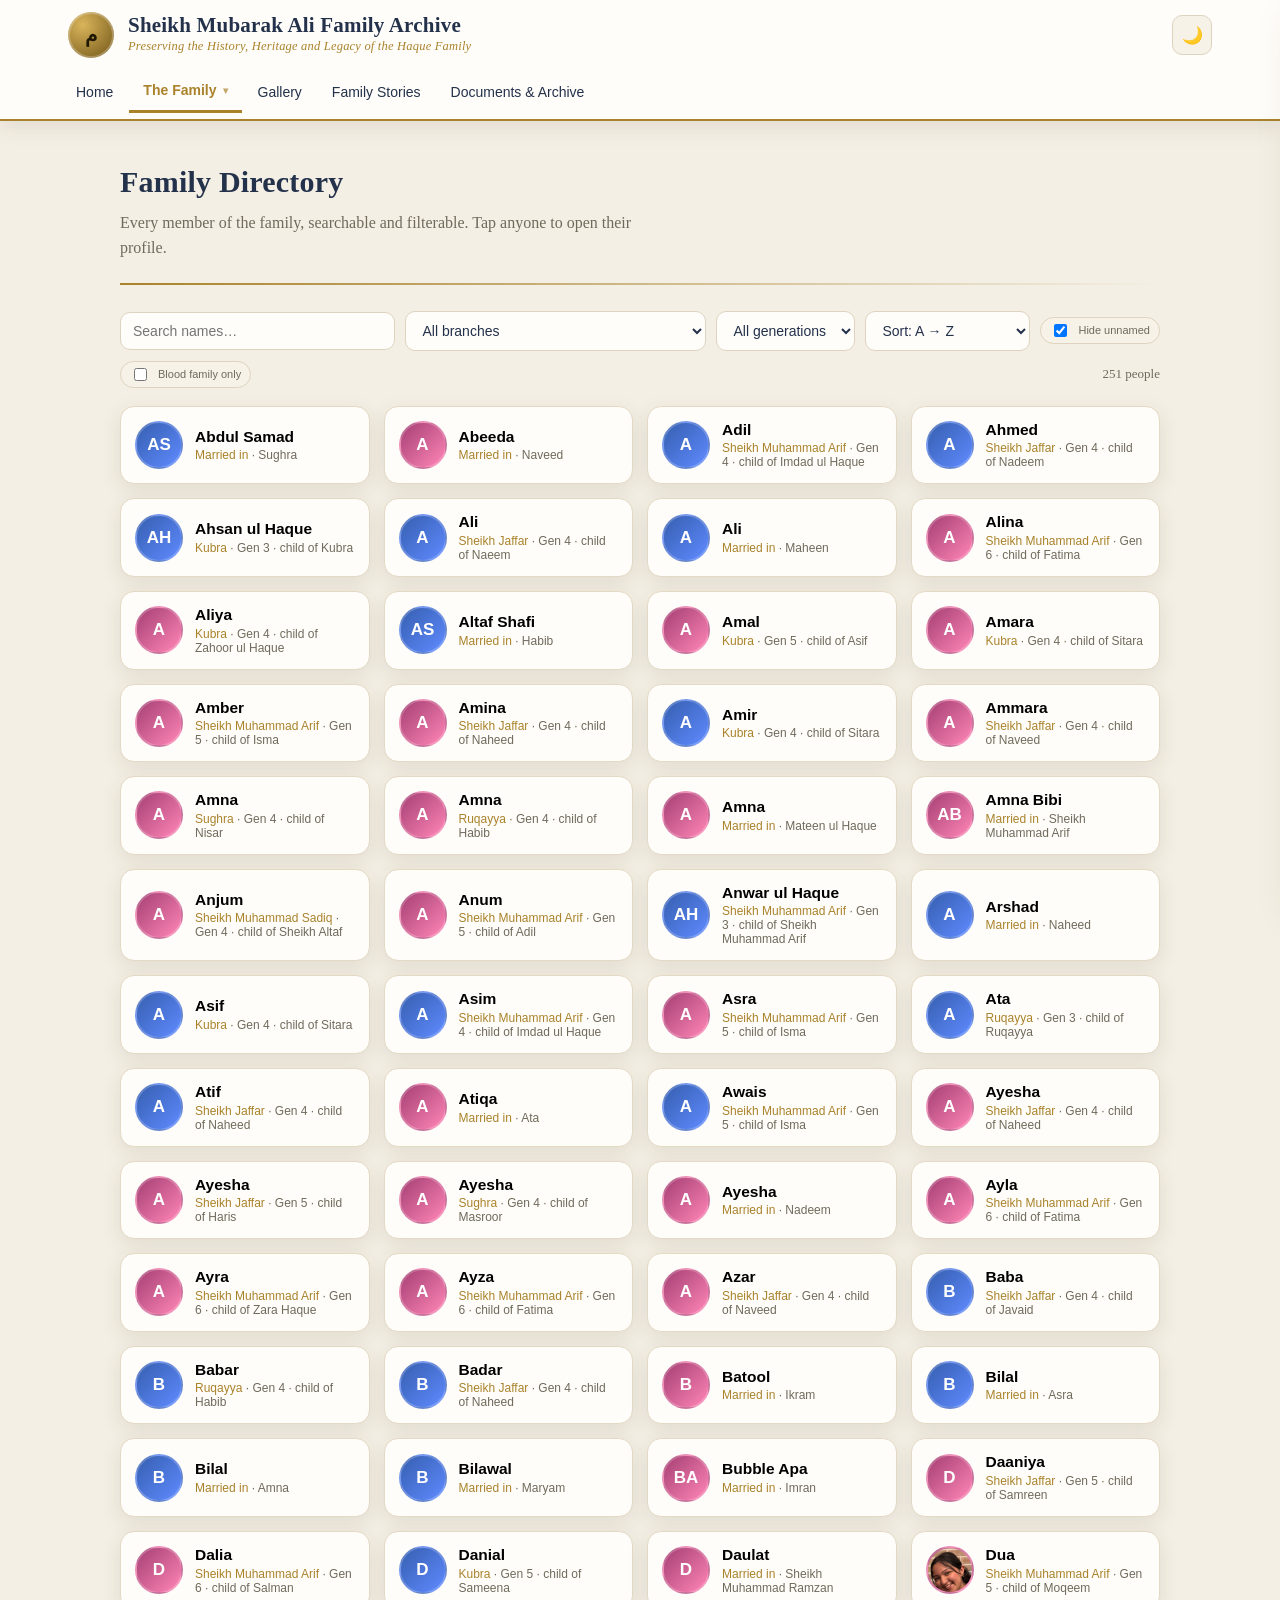
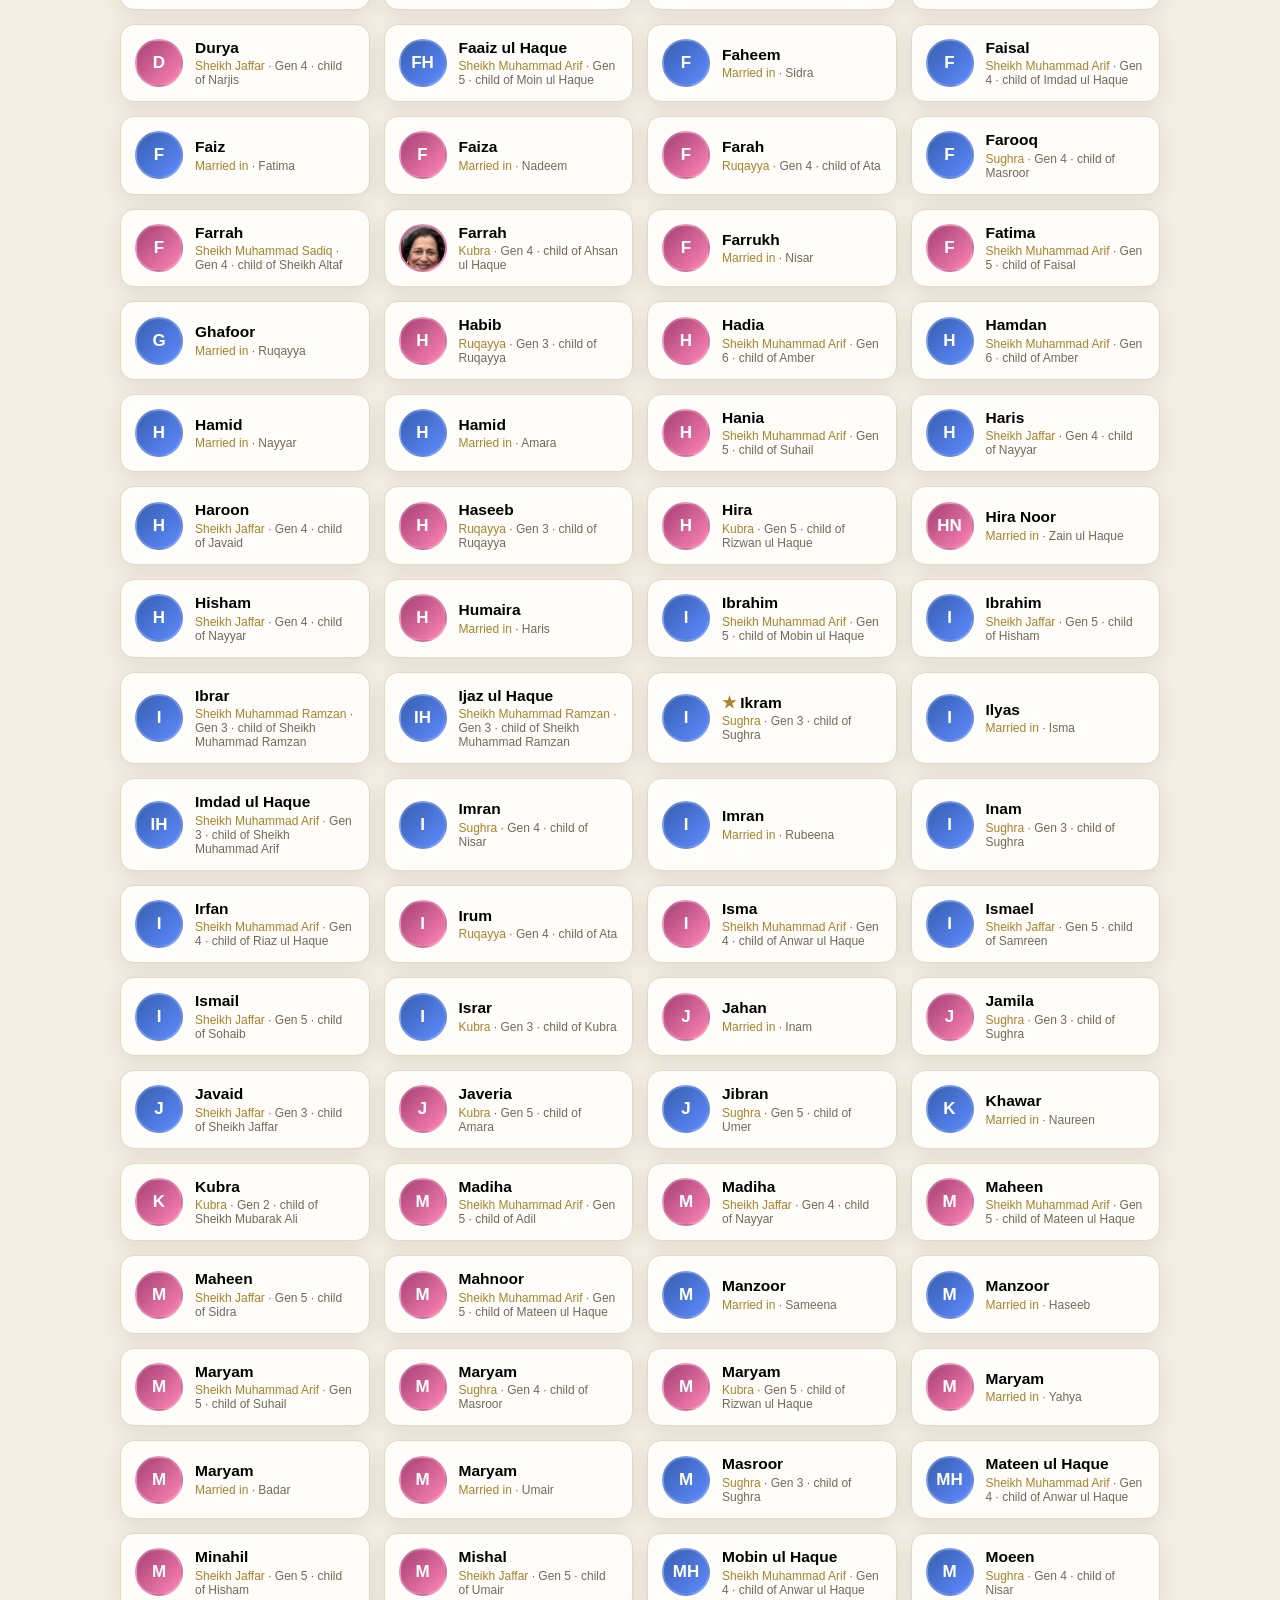
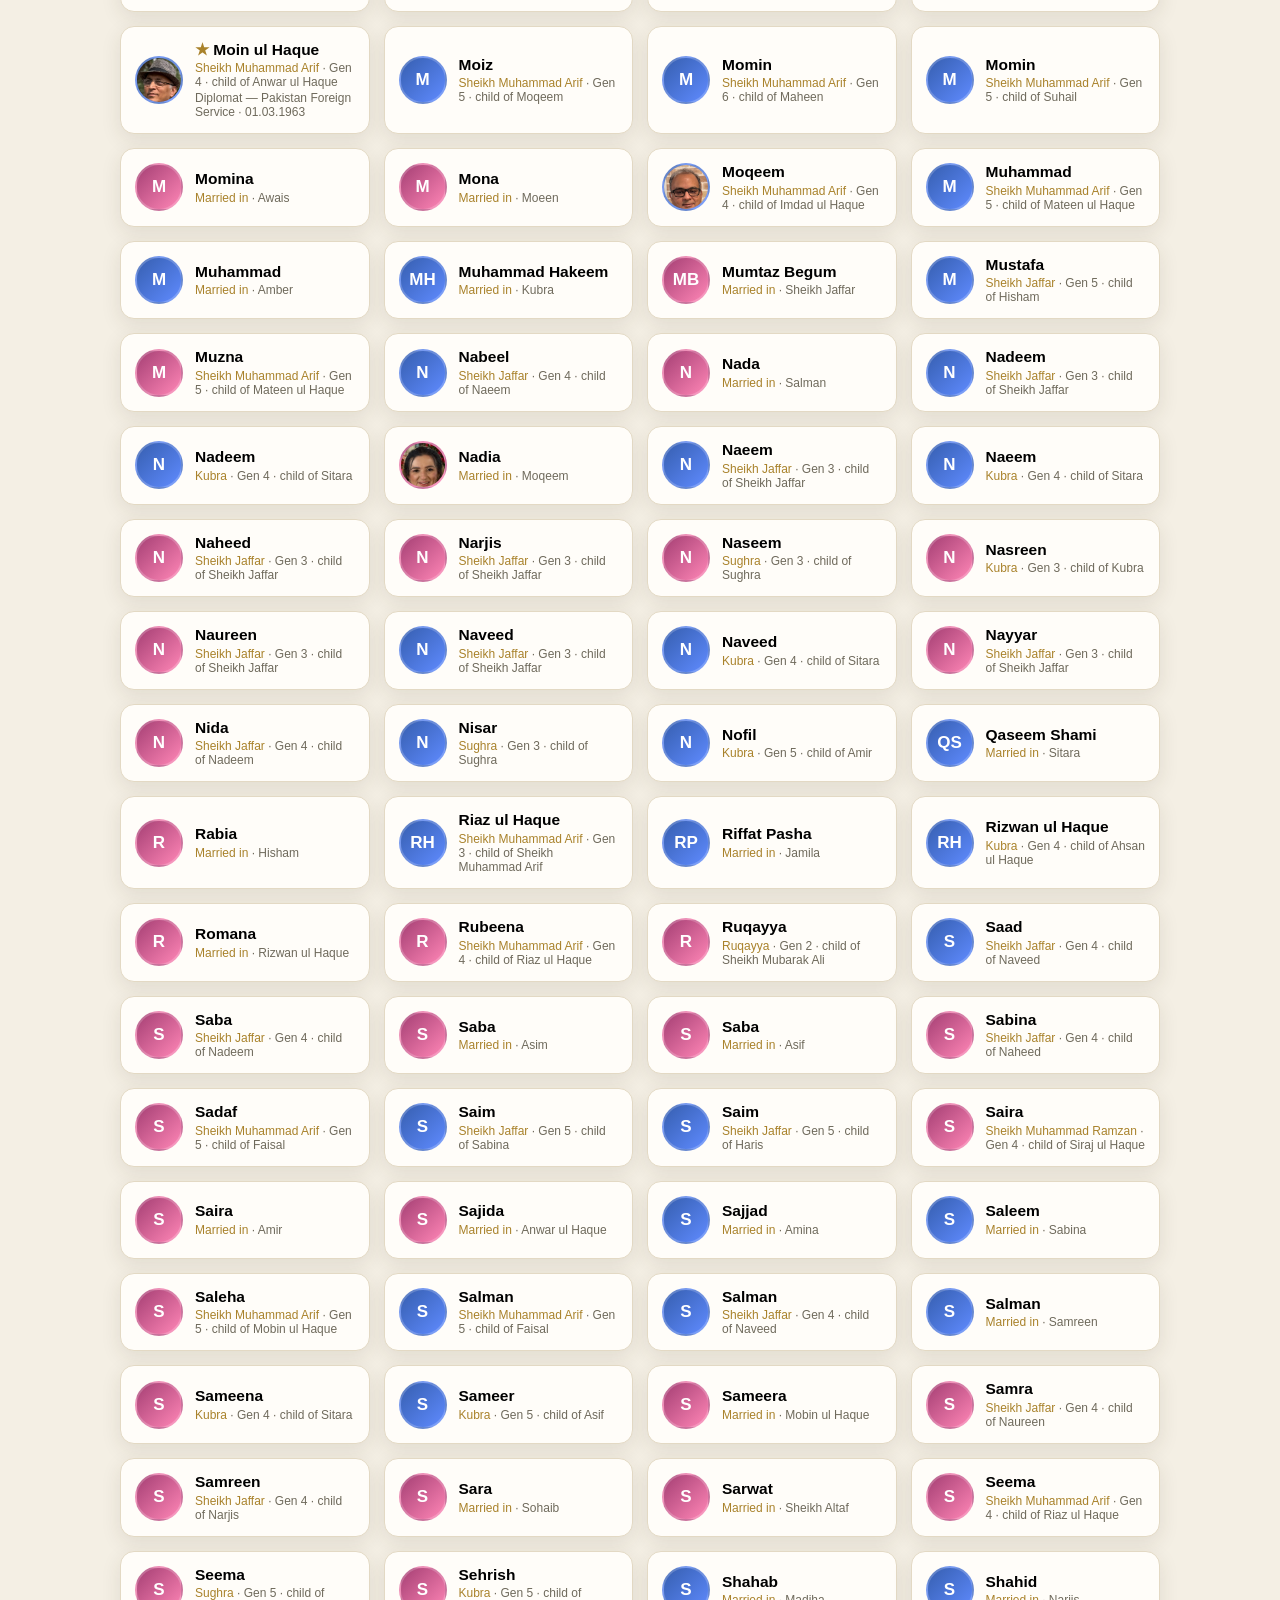
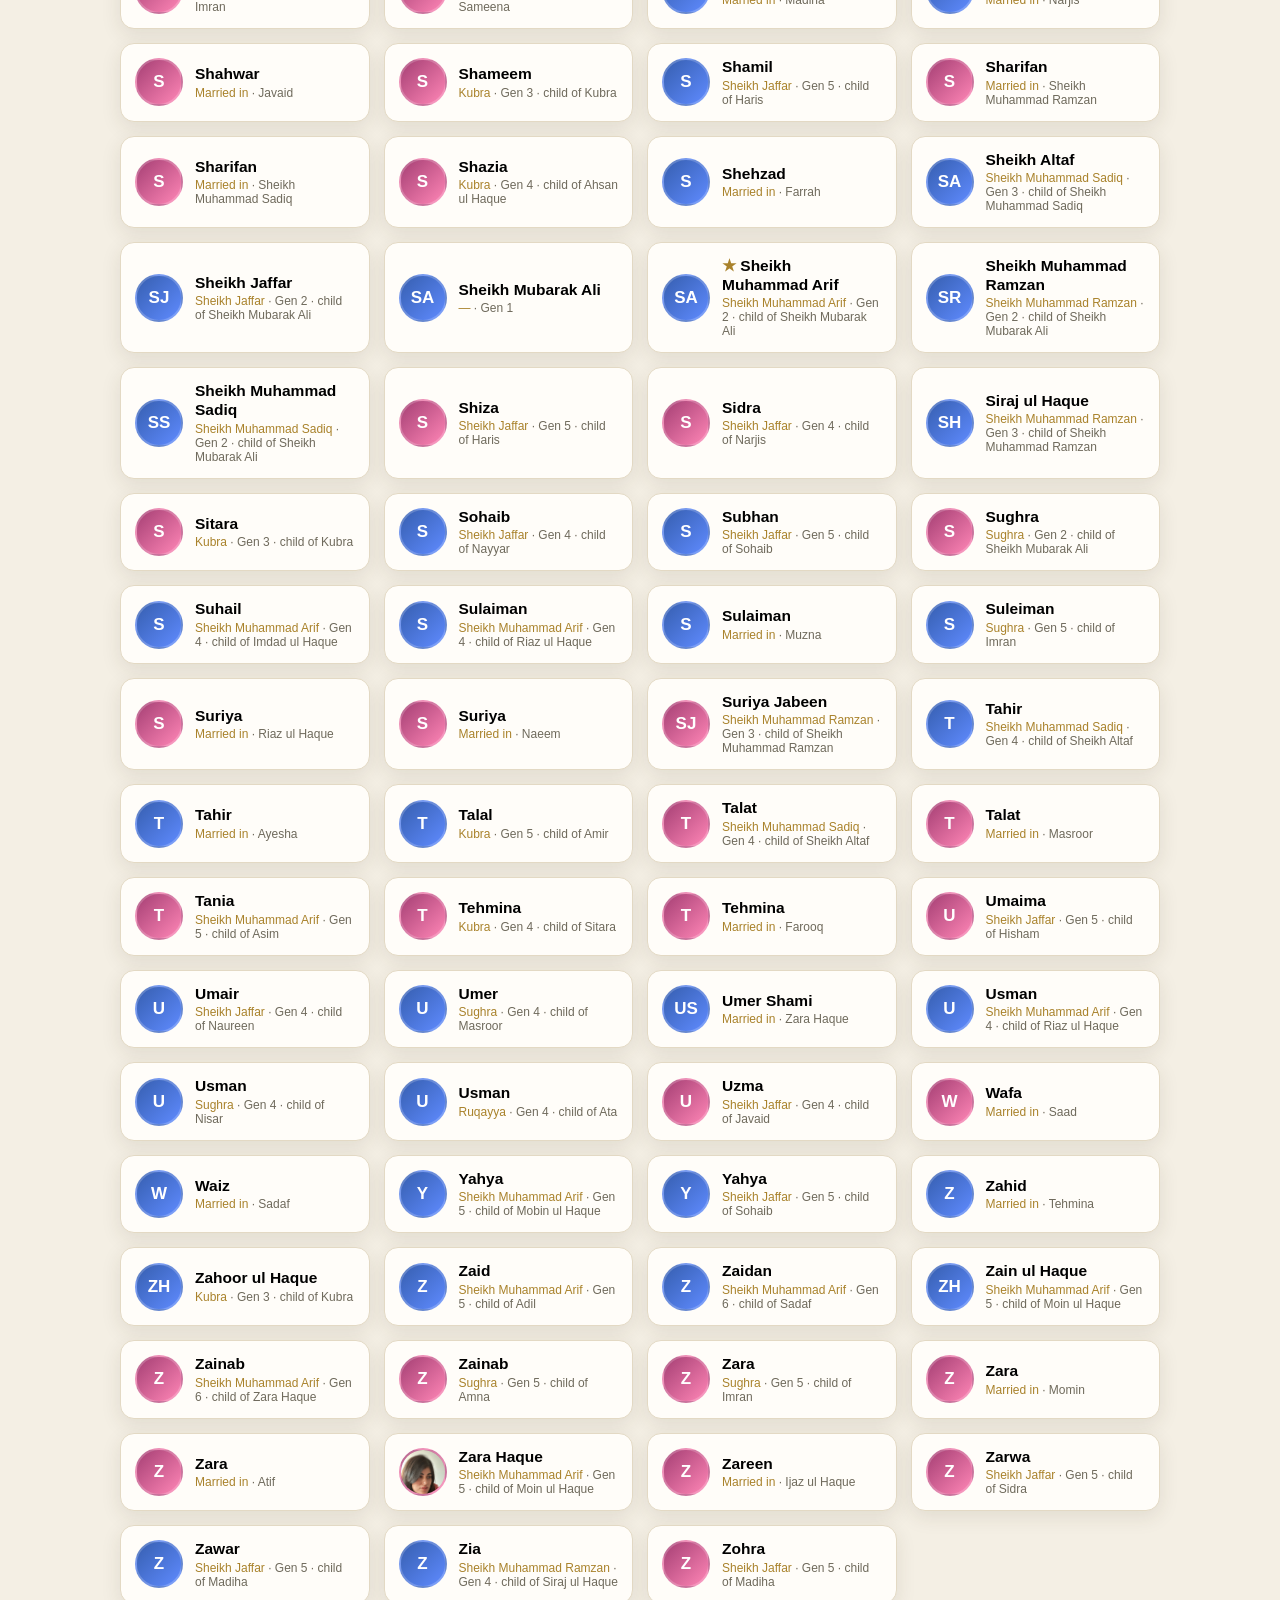
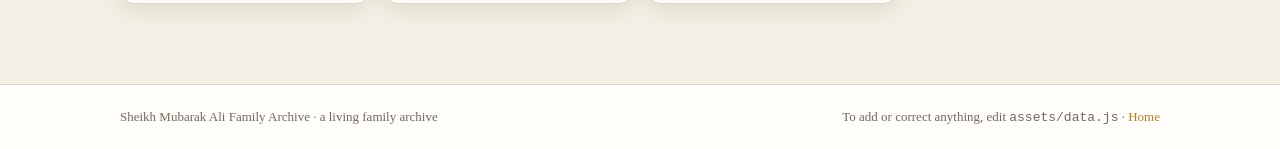
==== commit a4479c85: "Make every married-in spouse an automatic clickable profile Every named, not-yet-linked spouse is no" ====
--- a/directory.html
+++ b/directory.html
@@ -23,6 +23,7 @@
         <option value="gen">Sort: by generation</option>
       </select>
       <label class="chip" style="cursor:pointer"><input type="checkbox" id="hideph" checked style="margin-right:6px" />Hide unnamed</label>
+      <label class="chip" style="cursor:pointer"><input type="checkbox" id="familyonly" style="margin-right:6px" />Blood family only</label>
       <span class="count" id="count"></span>
     </div>
     <div class="grid" id="grid"></div>
--- a/assets/styles.css
+++ b/assets/styles.css
@@ -323,3 +323,29 @@
 .toast{position:fixed; bottom:24px; left:50%; transform:translateX(-50%); background:var(--ink); color:var(--bg);
   padding:9px 16px; border-radius:20px; font-size:13px; z-index:90; opacity:0; transition:opacity .2s; pointer-events:none; font-family:-apple-system,sans-serif}
 .toast.on{opacity:1}
+
+/* ---------- formatted biography (drawer + person page) ---------- */
+.biobody{font-size:14.5px; line-height:1.6; color:var(--ink)}
+.biobody .biohead{font-weight:700; color:var(--gold); margin:13px 0 5px; font-size:12px; text-transform:uppercase; letter-spacing:.5px}
+.biobody .bioline{margin:2px 0}
+.biobody .biolist{margin:4px 0 10px; padding-left:20px}
+.biobody .biolist li{margin:3px 0; line-height:1.5}
+
+/* ---------- dedicated person page ---------- */
+.person{max-width:820px; margin:0 auto; padding:24px 20px 90px; font-family:-apple-system,BlinkMacSystemFont,"Segoe UI",Roboto,Helvetica,Arial,sans-serif}
+.person .back{display:inline-flex; gap:6px; align-items:center; font-size:13px; margin-bottom:18px}
+.person .phead{display:flex; gap:22px; align-items:center; border-bottom:2px solid var(--gold); padding-bottom:20px; margin-bottom:22px; flex-wrap:wrap}
+.person .pav{width:112px; height:112px; border-radius:50%; flex:0 0 auto; display:grid; place-items:center; font-weight:800; font-size:42px; color:#fff; overflow:hidden; border:3px solid rgba(255,255,255,.2); box-shadow:var(--shadow)}
+.person .pav img{width:100%; height:100%; object-fit:cover}
+.person .pav.m{background:linear-gradient(135deg,#365fb0,#5f8bff)} .person .pav.f{background:linear-gradient(135deg,#a53f74,#ff86b6)} .person .pav.u{background:linear-gradient(135deg,#5b6b86,#8496b4)}
+.person h2{margin:0; font-size:30px; font-family:"Iowan Old Style",Palatino,Georgia,serif; color:var(--ink)}
+.person .prole{color:var(--gold); font-size:16px; font-style:italic; margin-top:4px}
+.person .ptags{display:flex; gap:6px; flex-wrap:wrap; margin-top:11px}
+.person .psec{margin-bottom:22px}
+.person .psec h3{font-size:12px; text-transform:uppercase; letter-spacing:.8px; color:var(--gold); margin:0 0 9px; font-weight:700}
+.person .rels{display:flex; gap:8px; flex-wrap:wrap}
+.person .kv{display:flex; gap:10px; font-size:15px; margin-bottom:6px}
+.person .kv .k{color:var(--muted); min-width:120px; flex:0 0 auto}
+.person a.relbtn{text-decoration:none}
+.person .edit{font-size:12.5px; color:var(--muted); background:var(--bg2); border:1px dashed var(--line); border-radius:10px; padding:12px 14px; line-height:1.5}
+.person .edit code{background:var(--panel); padding:1px 5px; border-radius:5px; font-size:11.5px; font-family:monospace}
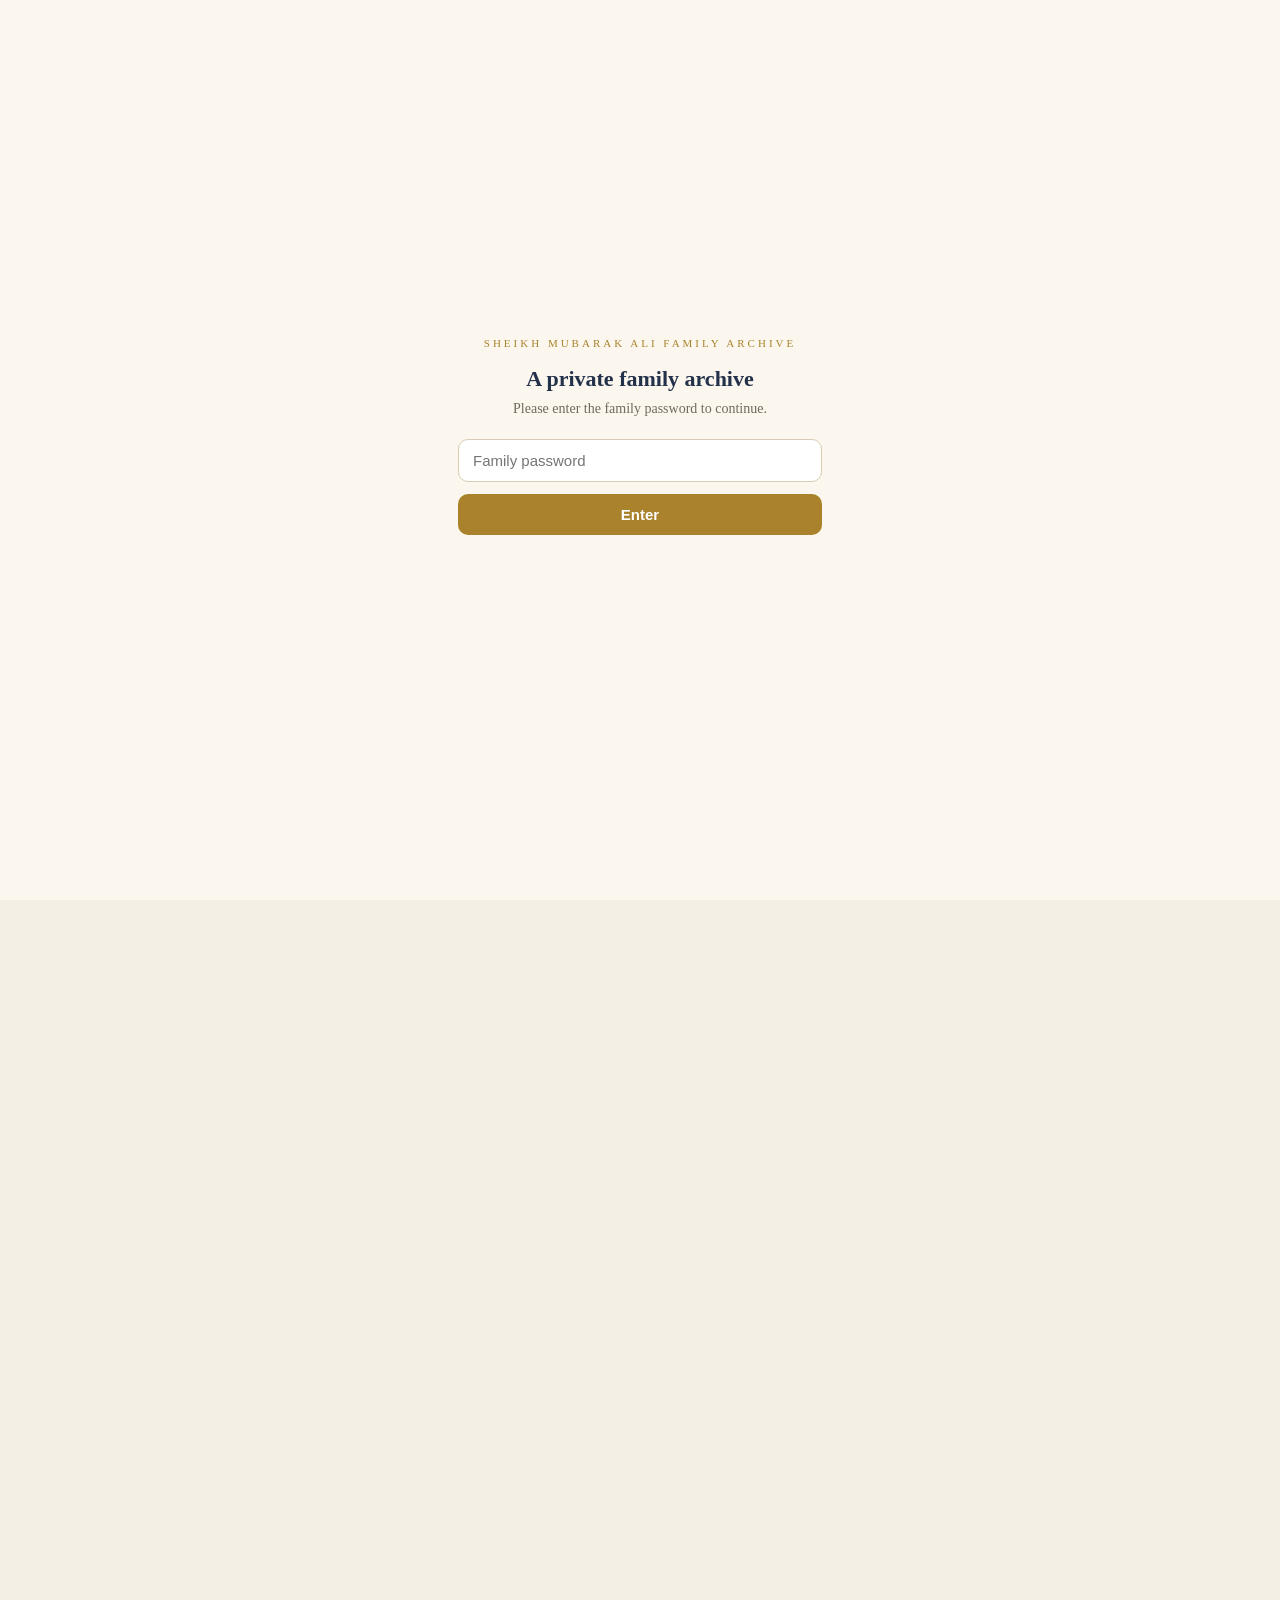
==== commit b47895da: "Add soft family-password gate + noindex to all pages Client-side password overlay (assets/gate.js) s" ====
--- a/directory.html
+++ b/directory.html
@@ -5,6 +5,8 @@
 <meta name="viewport" content="width=device-width, initial-scale=1.0" />
 <title>Family Directory · Sheikh Mubarak Ali Family Archive</title>
 <link rel="stylesheet" href="assets/styles.css" />
+<meta name="robots" content="noindex, nofollow" />
+<script src="assets/gate.js"></script>
 </head>
 <body data-page="directory">
   <div class="container">
--- a/assets/styles.css
+++ b/assets/styles.css
@@ -117,6 +117,7 @@
 .footer{border-top:1px solid var(--line); background:var(--panel); color:var(--muted); font-size:13px}
 .footer .in{max-width:1080px; margin:0 auto; padding:22px 20px; display:flex; flex-wrap:wrap; gap:12px; justify-content:space-between}
 .footer a{color:var(--gold)}
+.footer .foot-upd{color:var(--faint); font-size:12px}
 
 /* ---------- HOME ---------- */
 .hero{background:
@@ -266,8 +267,8 @@
   min-width:120px; font-style:italic; cursor:default; box-shadow:none; font-family:-apple-system,sans-serif}
 .node.todo:hover{transform:none; border-color:var(--line)}
 
-.controls{position:absolute; right:14px; bottom:16px; z-index:35; display:flex; flex-direction:column; gap:8px}
-.controls button{width:44px; height:44px; border-radius:12px; border:1px solid var(--line); background:var(--panel); color:var(--ink);
+.controls{position:absolute; right:14px; bottom:16px; z-index:35; display:flex; flex-direction:column; gap:8px; touch-action:manipulation}
+.controls button{width:44px; height:44px; border-radius:12px; border:1px solid var(--line); background:var(--panel); color:var(--ink); touch-action:manipulation;
   font-size:19px; cursor:pointer; box-shadow:var(--shadow); display:grid; place-items:center; font-family:-apple-system,sans-serif}
 .controls button:hover{border-color:var(--gold)}
 .legend{position:absolute; left:14px; bottom:16px; z-index:30; background:var(--panel); border:1px solid var(--line); border-radius:12px;
@@ -349,3 +350,127 @@
 .person a.relbtn{text-decoration:none}
 .person .edit{font-size:12.5px; color:var(--muted); background:var(--bg2); border:1px dashed var(--line); border-radius:10px; padding:12px 14px; line-height:1.5}
 .person .edit code{background:var(--panel); padding:1px 5px; border-radius:5px; font-size:11.5px; font-family:monospace}
+
+/* tappable spouse name inside a tree card */
+.node .spouses .sp-link{cursor:pointer; border-bottom:1px dotted var(--accent)}
+.node .spouses .sp-link:hover{color:var(--accent)}
+
+/* --- fixes: keep tree-card text inside the card; larger, better-cropped photos --- */
+.node{min-width:150px}
+.node .meta{max-width:100%; overflow:hidden}
+.node .nchip{min-width:0; max-width:100%; overflow:hidden; text-overflow:ellipsis}
+.node .spouses{overflow:hidden; text-overflow:ellipsis}
+.drawer .dav{width:118px; height:118px}
+.person .pav{width:132px; height:132px}
+.avatar img,.drawer .dav img,.person .pav img{object-fit:cover; object-position:center 26%}
+
+/* big profile avatars: show the WHOLE photo (no cropped faces) over a blurred fill */
+.drawer .dav.hasphoto,.person .pav.hasphoto{position:relative}
+.drawer .dav .av-bg,.person .pav .av-bg{position:absolute; inset:0; width:100%; height:100%;
+  object-fit:cover; object-position:center; filter:blur(12px) brightness(.72); transform:scale(1.3)}
+.drawer .dav .av-fg,.person .pav .av-fg{position:absolute; inset:0; width:100%; height:100%;
+  object-fit:contain; object-position:center}
+
+/* --- click-to-enlarge: view the full, uncropped photo --- */
+.dav.zoomable,.pav.zoomable{cursor:zoom-in; transition:box-shadow .15s ease, transform .15s ease}
+.dav.zoomable:hover,.pav.zoomable:hover{box-shadow:0 0 0 4px var(--gold-soft), var(--shadow); transform:scale(1.02)}
+.lightbox{position:fixed; inset:0; z-index:200; display:none; place-items:center; padding:24px;
+  background:rgba(12,9,4,.88); -webkit-backdrop-filter:blur(3px); backdrop-filter:blur(3px)}
+.lightbox.on{display:grid}
+.lightbox figure{margin:0; max-width:94vw; max-height:94vh; display:flex; flex-direction:column; align-items:center; gap:12px}
+.lightbox img{max-width:94vw; max-height:84vh; width:auto; height:auto; object-fit:contain; border-radius:10px;
+  border:1px solid rgba(255,255,255,.16); box-shadow:0 24px 70px rgba(0,0,0,.6); background:#000}
+.lightbox figcaption{color:#f4ecd8; font-size:15px; font-weight:600; letter-spacing:.02em; text-align:center}
+.lb-close{position:fixed; top:16px; right:20px; width:44px; height:44px; border-radius:50%; cursor:pointer;
+  border:1px solid rgba(255,255,255,.28); background:rgba(0,0,0,.45); color:#fff; font-size:20px; line-height:1}
+.lb-close:hover{background:rgba(0,0,0,.7)}
+
+/* --- curated gallery: Elders / branches (by household) / Gatherings --- */
+.galnav{display:flex; flex-wrap:wrap; gap:8px; margin:2px 0 22px}
+.galnav a{font-size:12.5px; padding:6px 12px; border:1px solid var(--line); border-radius:999px;
+  color:var(--muted); text-decoration:none; background:var(--panel); white-space:nowrap}
+.galnav a:hover{color:var(--accent); border-color:var(--accent)}
+.gsecwrap{margin:0 0 34px; scroll-margin-top:16px}
+.galsec{margin:8px 0 14px; padding-bottom:8px; border-bottom:2px solid var(--gold-soft)}
+.galsec .h{font-family:var(--serif); font-size:23px; color:var(--ink); margin:0}
+.galsec .s{font-size:13px; color:var(--muted); margin-top:3px}
+.galsec.corner-head{display:flex; align-items:center; gap:14px}
+.galsec.corner-head .corner-txt{min-width:0}
+.avatar.corner-av{width:62px; height:62px; font-size:22px; cursor:pointer; transition:box-shadow .15s ease, transform .15s ease}
+.avatar.corner-av:hover{box-shadow:0 0 0 3px var(--gold-soft); transform:scale(1.03)}
+.tile .tag.ext{color:var(--accent); font-weight:600}
+.tile .ico.cover{width:46px; height:66px; padding:0; border-radius:4px; overflow:hidden; background:var(--panel2); box-shadow:0 1px 5px rgba(0,0,0,.28)}
+.tile .ico.cover img{width:100%; height:100%; object-fit:cover; display:block}
+.tile.tile-nolink{cursor:default}
+.tile.tile-nolink:hover{border-color:var(--line); transform:none; box-shadow:var(--shadow)}
+.galhh{font-size:15px; font-weight:700; color:var(--accent); margin:26px 0 12px; padding-top:20px; border-top:1px solid var(--line); letter-spacing:.01em; display:flex; align-items:center; gap:9px}
+.galhh::before{content:""; width:7px; height:7px; border-radius:50%; background:var(--gold-soft); flex:none}
+.galsec + .galhh{margin-top:6px; padding-top:0; border-top:none}   /* first family sits under the section header — no divider */
+.gal .g{display:flex; flex-direction:column}
+.gal .g .gimg{position:relative}
+.gal .g .gimg img{width:100%; height:170px; object-fit:cover; display:block; cursor:zoom-in; transition:filter .15s ease}
+.gal .g .gimg img:hover{filter:brightness(1.05)}
+.gal .g .gimg .ph{height:170px; display:grid; place-items:center; text-align:center; padding:10px;
+  color:var(--muted); font-size:12px; background:repeating-linear-gradient(45deg,transparent,transparent 8px,var(--gold-soft) 8px,var(--gold-soft) 9px)}
+.gal .g .gimg .ph code{font-size:11px; color:var(--ink)}
+.gal .g .cap .yr{color:var(--faint); margin-left:6px; font-variant-numeric:tabular-nums}
+.gpeople{display:flex; flex-wrap:wrap; gap:5px; padding:0 11px 10px}
+.gtag{font-size:11.5px; padding:3px 8px; border:1px solid var(--line); border-radius:999px;
+  background:transparent; color:var(--accent); cursor:pointer}
+.gtag:hover{background:var(--gold-soft)}
+.galpreview{display:flex; flex-wrap:wrap; gap:8px; justify-content:center; margin:4px 0 22px}
+.galchip{font-size:12.5px; padding:6px 12px; border:1px solid var(--line); border-radius:999px; color:var(--muted); background:var(--panel)}
+.galsec-empty{color:var(--muted); font-size:13px; font-style:italic; margin:6px 0 18px}
+.galaddnote{margin:10px 0 4px; padding-top:16px; border-top:1px solid var(--line); font-size:13px; color:var(--muted)}
+.galaddnote a{color:var(--accent)}
+
+/* --- alias / pet name shown under a person's name --- */
+.alias{font-family:var(--serif); font-style:italic; color:var(--accent); font-size:15.5px; margin:2px 0 4px; line-height:1.3}
+.alias .lbl{font-family:inherit; font-style:normal; font-size:10px; letter-spacing:.09em; text-transform:uppercase; color:var(--muted); margin-right:5px; vertical-align:1px}
+.person .phead .alias{margin:5px 0 3px}
+
+/* --- statistics page --- */
+.stat-hero{display:grid; grid-template-columns:repeat(auto-fit,minmax(150px,1fr)); gap:14px; margin:6px 0 22px}
+.stat-hero .big{background:linear-gradient(180deg,var(--panel2),var(--panel)); border:1px solid var(--line);
+  border-radius:14px; padding:20px 14px; text-align:center; box-shadow:var(--shadow)}
+.stat-hero .big .num{font-family:var(--serif); font-size:40px; font-weight:800; color:var(--accent); line-height:1}
+.stat-hero .big .lbl{font-size:12px; color:var(--muted); margin-top:7px; text-transform:uppercase; letter-spacing:.05em}
+.stat-grid{display:grid; grid-template-columns:repeat(auto-fit,minmax(150px,1fr)); gap:12px; margin:0 0 6px}
+.stat-grid .s{background:var(--panel); border:1px solid var(--line); border-radius:12px; padding:14px 15px}
+.stat-grid .s .num{font-family:var(--serif); font-size:27px; font-weight:800; color:var(--ink); line-height:1}
+.stat-grid .s .lbl{font-size:12.5px; color:var(--muted); margin-top:5px; line-height:1.3}
+.stat-sec{margin:28px 0 6px}
+.stat-sec h3{font-family:var(--serif); font-size:20px; color:var(--ink); margin:0 0 14px; padding-bottom:8px; border-bottom:2px solid var(--gold-soft)}
+.barrow{display:grid; grid-template-columns:minmax(120px,1.5fr) 3fr 34px; align-items:center; gap:12px; margin:8px 0; font-size:14px}
+.barrow .bl{color:var(--ink); overflow:hidden; text-overflow:ellipsis; white-space:nowrap}
+.barrow .bt{background:var(--panel2); border:1px solid var(--line); border-radius:7px; height:15px; overflow:hidden}
+.barrow .bf{height:100%; background:linear-gradient(90deg,var(--gold-soft),var(--gold)); border-radius:7px 0 0 7px; min-width:3px}
+.barrow .bc{color:var(--muted); font-variant-numeric:tabular-nums; font-weight:700; text-align:right}
+.barrow[style*="pointer"]:hover .bl{color:var(--accent)}
+.stat-note{font-size:12.5px; color:var(--muted); margin:10px 0 2px; font-style:italic}
+.stat-grid .s.tap{cursor:pointer; position:relative; transition:border-color .15s ease, transform .12s ease}
+.stat-grid .s.tap:hover{border-color:var(--gold); transform:translateY(-2px)}
+.stat-grid .s.tap .num{color:var(--accent)}
+.stat-grid .s.tap::after{content:"›"; position:absolute; top:7px; right:12px; color:var(--gold-soft); font-weight:800; font-size:18px; line-height:1}
+.stat-reveal{background:var(--panel2); border:1px solid var(--line); border-radius:12px; padding:14px 16px; margin:4px 0 22px}
+.stat-reveal .rv-head{display:flex; align-items:center; justify-content:space-between; gap:10px; margin-bottom:11px}
+.stat-reveal .rv-head h4{margin:0; font-family:var(--serif); font-size:16px; color:var(--ink)}
+.stat-reveal .rv-x{background:none; border:0; color:var(--muted); font-size:15px; cursor:pointer; line-height:1; padding:2px 6px}
+.stat-reveal .rv-x:hover{color:var(--ink)}
+.rv-list{display:flex; flex-wrap:wrap; gap:8px 10px}
+.rv-row{display:inline-flex; align-items:center; gap:6px; background:var(--panel); border:1px solid var(--line); border-radius:999px; padding:5px 12px; font-size:13.5px; max-width:100%}
+.rv-name{background:none; border:0; padding:0; margin:0; font:inherit; color:var(--accent); cursor:pointer}
+button.rv-name:hover{text-decoration:underline}
+span.rv-name{color:var(--ink); cursor:default}
+.rv-amp{color:var(--muted)}
+.rv-pair{display:inline-flex; align-items:baseline; gap:5px; min-width:0}
+.rv-extra{color:var(--muted); font-size:12px}
+.factlist{display:grid; gap:10px; margin-top:2px}
+.fact{background:var(--panel); border:1px solid var(--line); border-left:3px solid var(--gold); border-radius:10px; padding:12px 14px; font-size:14px; line-height:1.5}
+.fact b{color:var(--accent)}
+.stat-foot{font-size:12.5px; color:var(--muted); margin:26px 0 4px; padding-top:14px; border-top:1px solid var(--line)}
+.stat-empty{background:var(--panel); border:1px dashed var(--line); border-radius:10px; padding:14px 16px; color:var(--muted); font-size:13.5px; font-style:italic; line-height:1.5}
+
+/* --- notable members: generation group headings --- */
+.notable-gen{font-family:var(--serif); font-size:19px; color:var(--ink); margin:26px 0 14px; padding-bottom:8px; border-bottom:2px solid var(--gold-soft)}
+.notable-gen:first-child{margin-top:6px}
